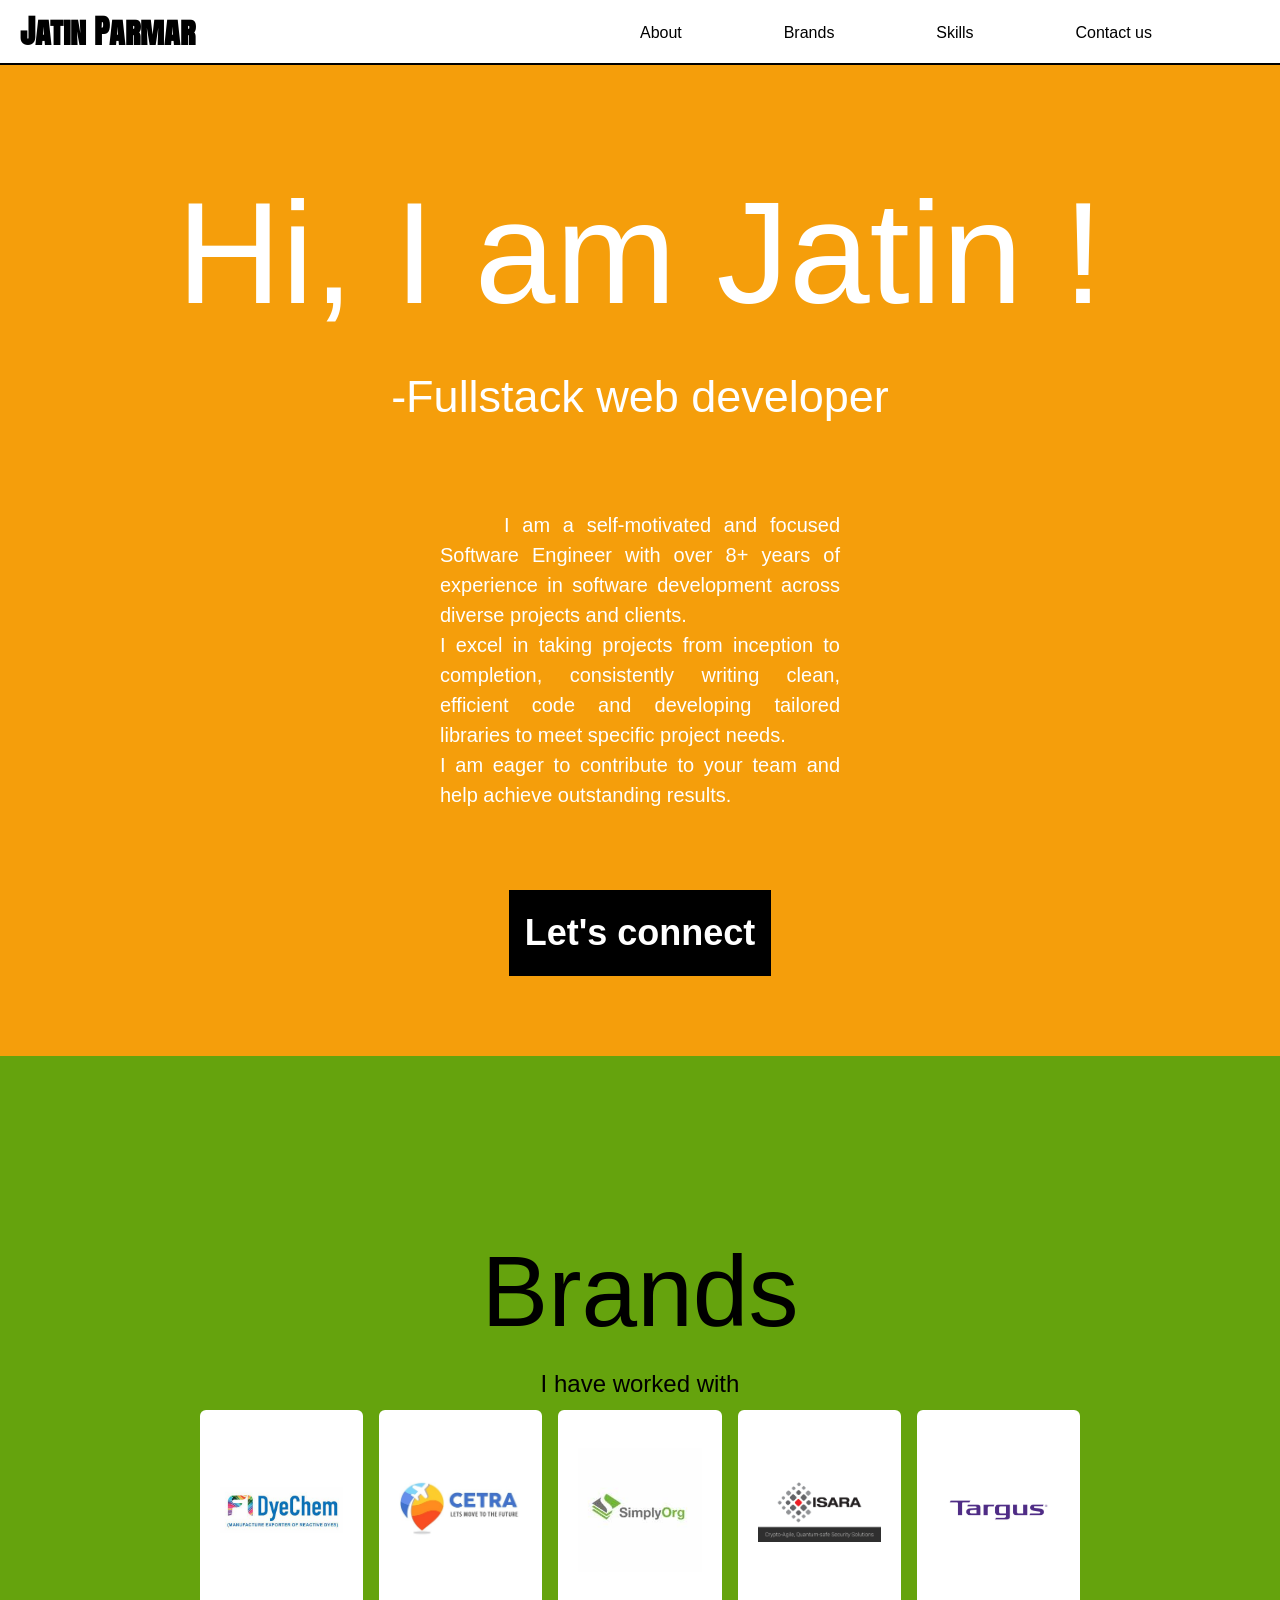
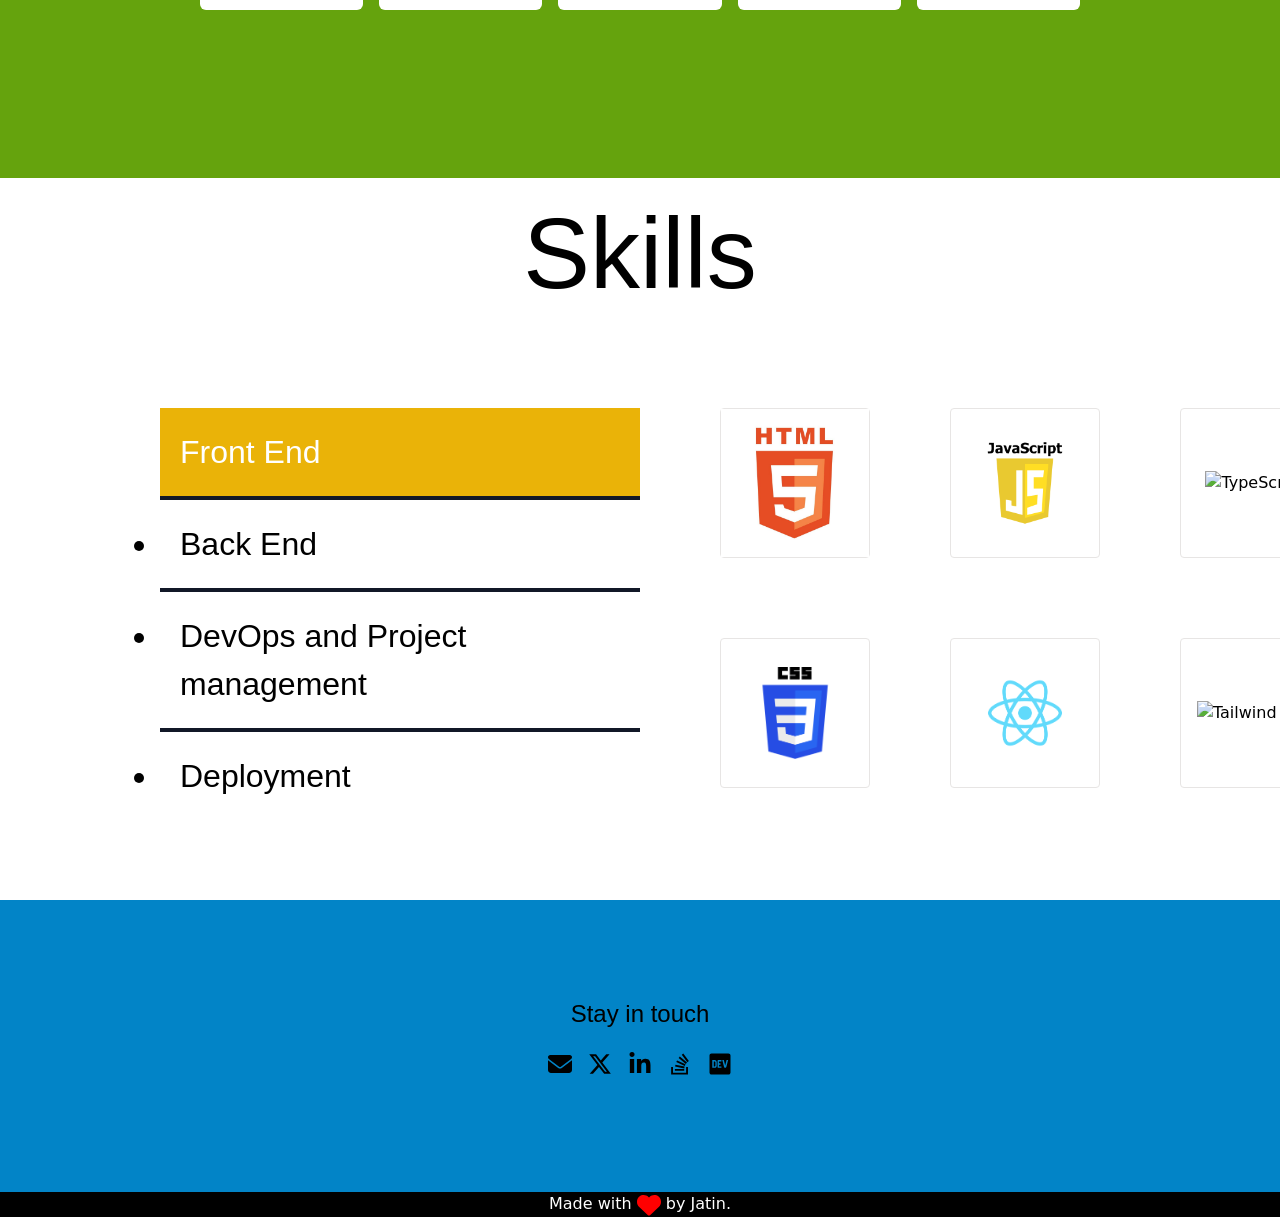
==== index.html @ b8cfb715 "corrected script url" ====
<!doctype html>
<html lang="en">

<head>
  <meta charset="UTF-8" />
  <link rel="icon" type="image/png" href="/logo.png" />
  <meta name="viewport" content="width=device-width, initial-scale=1.0" />
  <title>Jatin Parmar | Fullstack web developer |React|javascript|frontend|nodejs|php|laravel|mongodb|mysql|graphql
  </title>
  <script src="https://cdn.tailwindcss.com"></script>
  <link rel="preconnect" href="https://fonts.googleapis.com">
  <link rel="preconnect" href="https://fonts.gstatic.com" crossorigin>
  <link href="https://fonts.googleapis.com/css2?family=Anton+SC&display=swap" rel="stylesheet">
  <script type="module" crossorigin src="/assets/index-COsUb4bS.js"></script>
  <link rel="stylesheet" crossorigin href="/assets/index-CMYkJV6v.css">
</head>

<body>
  <div id="root"></div>
</body>

</html>
---- assets/index-CMYkJV6v.css ----
*,:before,:after{box-sizing:border-box;border-width:0;border-style:solid;border-color:#e5e7eb}:before,:after{--tw-content: ""}html,:host{line-height:1.5;-webkit-text-size-adjust:100%;-moz-tab-size:4;-o-tab-size:4;tab-size:4;font-family:ui-sans-serif,system-ui,sans-serif,"Apple Color Emoji","Segoe UI Emoji",Segoe UI Symbol,"Noto Color Emoji";font-feature-settings:normal;font-variation-settings:normal;-webkit-tap-highlight-color:transparent}body{margin:0;line-height:inherit}hr{height:0;color:inherit;border-top-width:1px}abbr:where([title]){-webkit-text-decoration:underline dotted;text-decoration:underline dotted}h1,h2,h3,h4,h5,h6{font-size:inherit;font-weight:inherit}a{color:inherit;text-decoration:inherit}b,strong{font-weight:bolder}code,kbd,samp,pre{font-family:ui-monospace,SFMono-Regular,Menlo,Monaco,Consolas,Liberation Mono,Courier New,monospace;font-feature-settings:normal;font-variation-settings:normal;font-size:1em}small{font-size:80%}sub,sup{font-size:75%;line-height:0;position:relative;vertical-align:baseline}sub{bottom:-.25em}sup{top:-.5em}table{text-indent:0;border-color:inherit;border-collapse:collapse}button,input,optgroup,select,textarea{font-family:inherit;font-feature-settings:inherit;font-variation-settings:inherit;font-size:100%;font-weight:inherit;line-height:inherit;letter-spacing:inherit;color:inherit;margin:0;padding:0}button,select{text-transform:none}button,input:where([type=button]),input:where([type=reset]),input:where([type=submit]){-webkit-appearance:button;background-color:transparent;background-image:none}:-moz-focusring{outline:auto}:-moz-ui-invalid{box-shadow:none}progress{vertical-align:baseline}::-webkit-inner-spin-button,::-webkit-outer-spin-button{height:auto}[type=search]{-webkit-appearance:textfield;outline-offset:-2px}::-webkit-search-decoration{-webkit-appearance:none}::-webkit-file-upload-button{-webkit-appearance:button;font:inherit}summary{display:list-item}blockquote,dl,dd,h1,h2,h3,h4,h5,h6,hr,figure,p,pre{margin:0}fieldset{margin:0;padding:0}legend{padding:0}ol,ul,menu{list-style:none;margin:0;padding:0}dialog{padding:0}textarea{resize:vertical}input::-moz-placeholder,textarea::-moz-placeholder{opacity:1;color:#9ca3af}input::placeholder,textarea::placeholder{opacity:1;color:#9ca3af}button,[role=button]{cursor:pointer}:disabled{cursor:default}img,svg,video,canvas,audio,iframe,embed,object{display:block;vertical-align:middle}img,video{max-width:100%;height:auto}[hidden]{display:none}*,:before,:after{--tw-border-spacing-x: 0;--tw-border-spacing-y: 0;--tw-translate-x: 0;--tw-translate-y: 0;--tw-rotate: 0;--tw-skew-x: 0;--tw-skew-y: 0;--tw-scale-x: 1;--tw-scale-y: 1;--tw-pan-x: ;--tw-pan-y: ;--tw-pinch-zoom: ;--tw-scroll-snap-strictness: proximity;--tw-gradient-from-position: ;--tw-gradient-via-position: ;--tw-gradient-to-position: ;--tw-ordinal: ;--tw-slashed-zero: ;--tw-numeric-figure: ;--tw-numeric-spacing: ;--tw-numeric-fraction: ;--tw-ring-inset: ;--tw-ring-offset-width: 0px;--tw-ring-offset-color: #fff;--tw-ring-color: rgb(59 130 246 / .5);--tw-ring-offset-shadow: 0 0 #0000;--tw-ring-shadow: 0 0 #0000;--tw-shadow: 0 0 #0000;--tw-shadow-colored: 0 0 #0000;--tw-blur: ;--tw-brightness: ;--tw-contrast: ;--tw-grayscale: ;--tw-hue-rotate: ;--tw-invert: ;--tw-saturate: ;--tw-sepia: ;--tw-drop-shadow: ;--tw-backdrop-blur: ;--tw-backdrop-brightness: ;--tw-backdrop-contrast: ;--tw-backdrop-grayscale: ;--tw-backdrop-hue-rotate: ;--tw-backdrop-invert: ;--tw-backdrop-opacity: ;--tw-backdrop-saturate: ;--tw-backdrop-sepia: ;--tw-contain-size: ;--tw-contain-layout: ;--tw-contain-paint: ;--tw-contain-style: }::backdrop{--tw-border-spacing-x: 0;--tw-border-spacing-y: 0;--tw-translate-x: 0;--tw-translate-y: 0;--tw-rotate: 0;--tw-skew-x: 0;--tw-skew-y: 0;--tw-scale-x: 1;--tw-scale-y: 1;--tw-pan-x: ;--tw-pan-y: ;--tw-pinch-zoom: ;--tw-scroll-snap-strictness: proximity;--tw-gradient-from-position: ;--tw-gradient-via-position: ;--tw-gradient-to-position: ;--tw-ordinal: ;--tw-slashed-zero: ;--tw-numeric-figure: ;--tw-numeric-spacing: ;--tw-numeric-fraction: ;--tw-ring-inset: ;--tw-ring-offset-width: 0px;--tw-ring-offset-color: #fff;--tw-ring-color: rgb(59 130 246 / .5);--tw-ring-offset-shadow: 0 0 #0000;--tw-ring-shadow: 0 0 #0000;--tw-shadow: 0 0 #0000;--tw-shadow-colored: 0 0 #0000;--tw-blur: ;--tw-brightness: ;--tw-contrast: ;--tw-grayscale: ;--tw-hue-rotate: ;--tw-invert: ;--tw-saturate: ;--tw-sepia: ;--tw-drop-shadow: ;--tw-backdrop-blur: ;--tw-backdrop-brightness: ;--tw-backdrop-contrast: ;--tw-backdrop-grayscale: ;--tw-backdrop-hue-rotate: ;--tw-backdrop-invert: ;--tw-backdrop-opacity: ;--tw-backdrop-saturate: ;--tw-backdrop-sepia: ;--tw-contain-size: ;--tw-contain-layout: ;--tw-contain-paint: ;--tw-contain-style: }.fixed{position:fixed}.m-2{margin:.5rem}.inline{display:inline}.flex{display:flex}.grid{display:grid}.h-\[100px\]{height:100px}.h-\[150px\]{height:150px}.h-\[200px\]{height:200px}.h-\[65px\]{height:65px}.h-full{height:100%}.w-\[100\%\]{width:100%}.w-\[100px\]{width:100px}.w-\[150px\]{width:150px}.w-\[20\%\]{width:20%}.w-\[250px\]{width:250px}.w-\[40\%\]{width:40%}.w-\[50\%\]{width:50%}.w-\[70\%\]{width:70%}.w-\[80\%\]{width:80%}.w-full{width:100%}.cursor-pointer{cursor:pointer}.resize-none{resize:none}.resize{resize:both}.list-disc{list-style-type:disc}.grid-flow-col{grid-auto-flow:column}.grid-rows-2{grid-template-rows:repeat(2,minmax(0,1fr))}.grid-rows-3{grid-template-rows:repeat(3,minmax(0,1fr))}.flex-row{flex-direction:row}.flex-col{flex-direction:column}.items-center{align-items:center}.justify-center{justify-content:center}.justify-between{justify-content:space-between}.gap-10{gap:2.5rem}.gap-20{gap:5rem}.rounded{border-radius:.25rem}.rounded-md{border-radius:.375rem}.border{border-width:1px}.border-b-2{border-bottom-width:2px}.border-b-4{border-bottom-width:4px}.border-t-4{border-top-width:4px}.border-black{--tw-border-opacity: 1;border-color:rgb(0 0 0 / var(--tw-border-opacity))}.border-gray-900{--tw-border-opacity: 1;border-color:rgb(17 24 39 / var(--tw-border-opacity))}.border-stone-200{--tw-border-opacity: 1;border-color:rgb(231 229 228 / var(--tw-border-opacity))}.\!bg-\[\#65a30d\]{--tw-bg-opacity: 1 !important;background-color:rgb(101 163 13 / var(--tw-bg-opacity))!important}.bg-\[\#0284c7\]{--tw-bg-opacity: 1;background-color:rgb(2 132 199 / var(--tw-bg-opacity))}.bg-\[\#f59e0b\]{--tw-bg-opacity: 1;background-color:rgb(245 158 11 / var(--tw-bg-opacity))}.bg-black{--tw-bg-opacity: 1;background-color:rgb(0 0 0 / var(--tw-bg-opacity))}.bg-blue-500{--tw-bg-opacity: 1;background-color:rgb(59 130 246 / var(--tw-bg-opacity))}.bg-white{--tw-bg-opacity: 1;background-color:rgb(255 255 255 / var(--tw-bg-opacity))}.bg-yellow-500{--tw-bg-opacity: 1;background-color:rgb(234 179 8 / var(--tw-bg-opacity))}.p-10{padding:2.5rem}.p-2{padding:.5rem}.p-20{padding:5rem}.p-24{padding:6rem}.p-4{padding:1rem}.p-5{padding:1.25rem}.pb-40{padding-bottom:10rem}.pl-40{padding-left:10rem}.pl-5{padding-left:1.25rem}.pr-0{padding-right:0}.pt-40{padding-top:10rem}.pt-\[65px\]{padding-top:65px}.text-left{text-align:left}.text-center{text-align:center}.text-justify{text-align:justify}.indent-16{text-indent:4rem}.font-\[arial\]{font-family:arial}.text-\[100px\]{font-size:100px}.text-\[145px\]{font-size:145px}.text-\[16px\]{font-size:16px}.text-\[18px\]{font-size:18px}.text-\[20px\]{font-size:20px}.text-\[24px\]{font-size:24px}.text-\[26px\]{font-size:26px}.text-\[32px\]{font-size:32px}.text-\[36px\]{font-size:36px}.text-\[45px\]{font-size:45px}.text-\[50px\]{font-size:50px}.font-bold{font-weight:700}.text-black{--tw-text-opacity: 1;color:rgb(0 0 0 / var(--tw-text-opacity))}.text-red-500{--tw-text-opacity: 1;color:rgb(239 68 68 / var(--tw-text-opacity))}.text-white{--tw-text-opacity: 1;color:rgb(255 255 255 / var(--tw-text-opacity))}.outline-none{outline:2px solid transparent;outline-offset:2px}.anton-sc-regular{font-family:Arial,sans-serif;font-weight:400;font-style:normal}.person-name{font-family:Anton SC,sans-serif;font-weight:700;font-style:normal;font-size:32px}.banner-text{font-family:Lexend,sans-serif;font-optical-sizing:auto;font-weight:400;font-style:normal}.logo-thumb{width:350px}.hover\:bg-white:hover{--tw-bg-opacity: 1;background-color:rgb(255 255 255 / var(--tw-bg-opacity))}.hover\:bg-yellow-500:hover{--tw-bg-opacity: 1;background-color:rgb(234 179 8 / var(--tw-bg-opacity))}.hover\:text-black:hover{--tw-text-opacity: 1;color:rgb(0 0 0 / var(--tw-text-opacity))}.hover\:shadow-2xl:hover{--tw-shadow: 0 25px 50px -12px rgb(0 0 0 / .25);--tw-shadow-colored: 0 25px 50px -12px var(--tw-shadow-color);box-shadow:var(--tw-ring-offset-shadow, 0 0 #0000),var(--tw-ring-shadow, 0 0 #0000),var(--tw-shadow)}
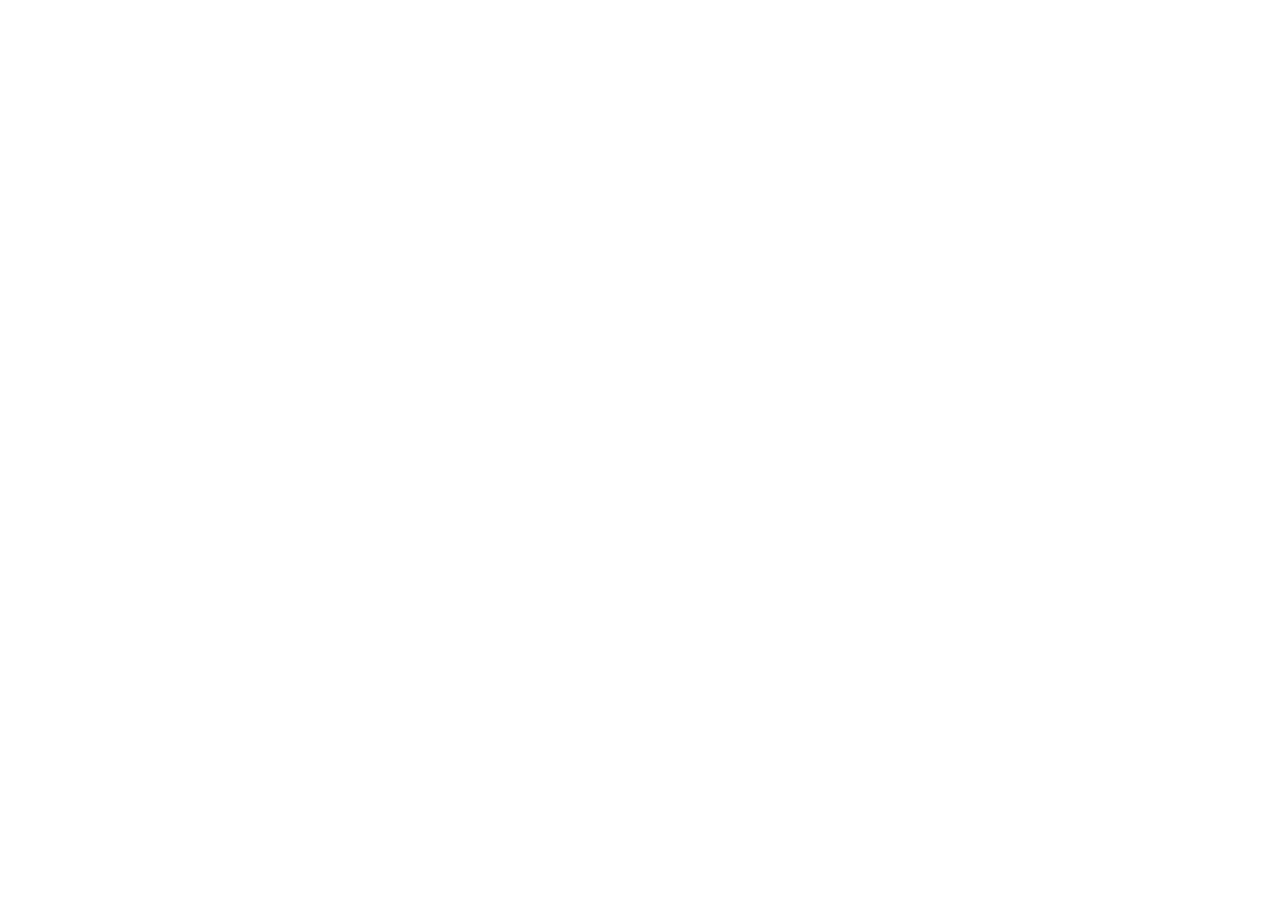
==== commit bd14f74b: "corrected script url" ====
--- a/index.html
+++ b/index.html
@@ -11,8 +11,8 @@
   <link rel="preconnect" href="https://fonts.googleapis.com">
   <link rel="preconnect" href="https://fonts.gstatic.com" crossorigin>
   <link href="https://fonts.googleapis.com/css2?family=Anton+SC&display=swap" rel="stylesheet">
-  <script type="module" crossorigin src="/assets/index-COsUb4bS.js"></script>
-  <link rel="stylesheet" crossorigin href="/assets/index-CMYkJV6v.css">
+  <script type="module" crossorigin src="https://jatin-2407.github.io/personal-web/assets/index-COsUb4bS.js"></script>
+  <link rel="stylesheet" crossorigin href="https://jatin-2407.github.io/personal-web/assets/index-CMYkJV6v.css">
 </head>
 
 <body>
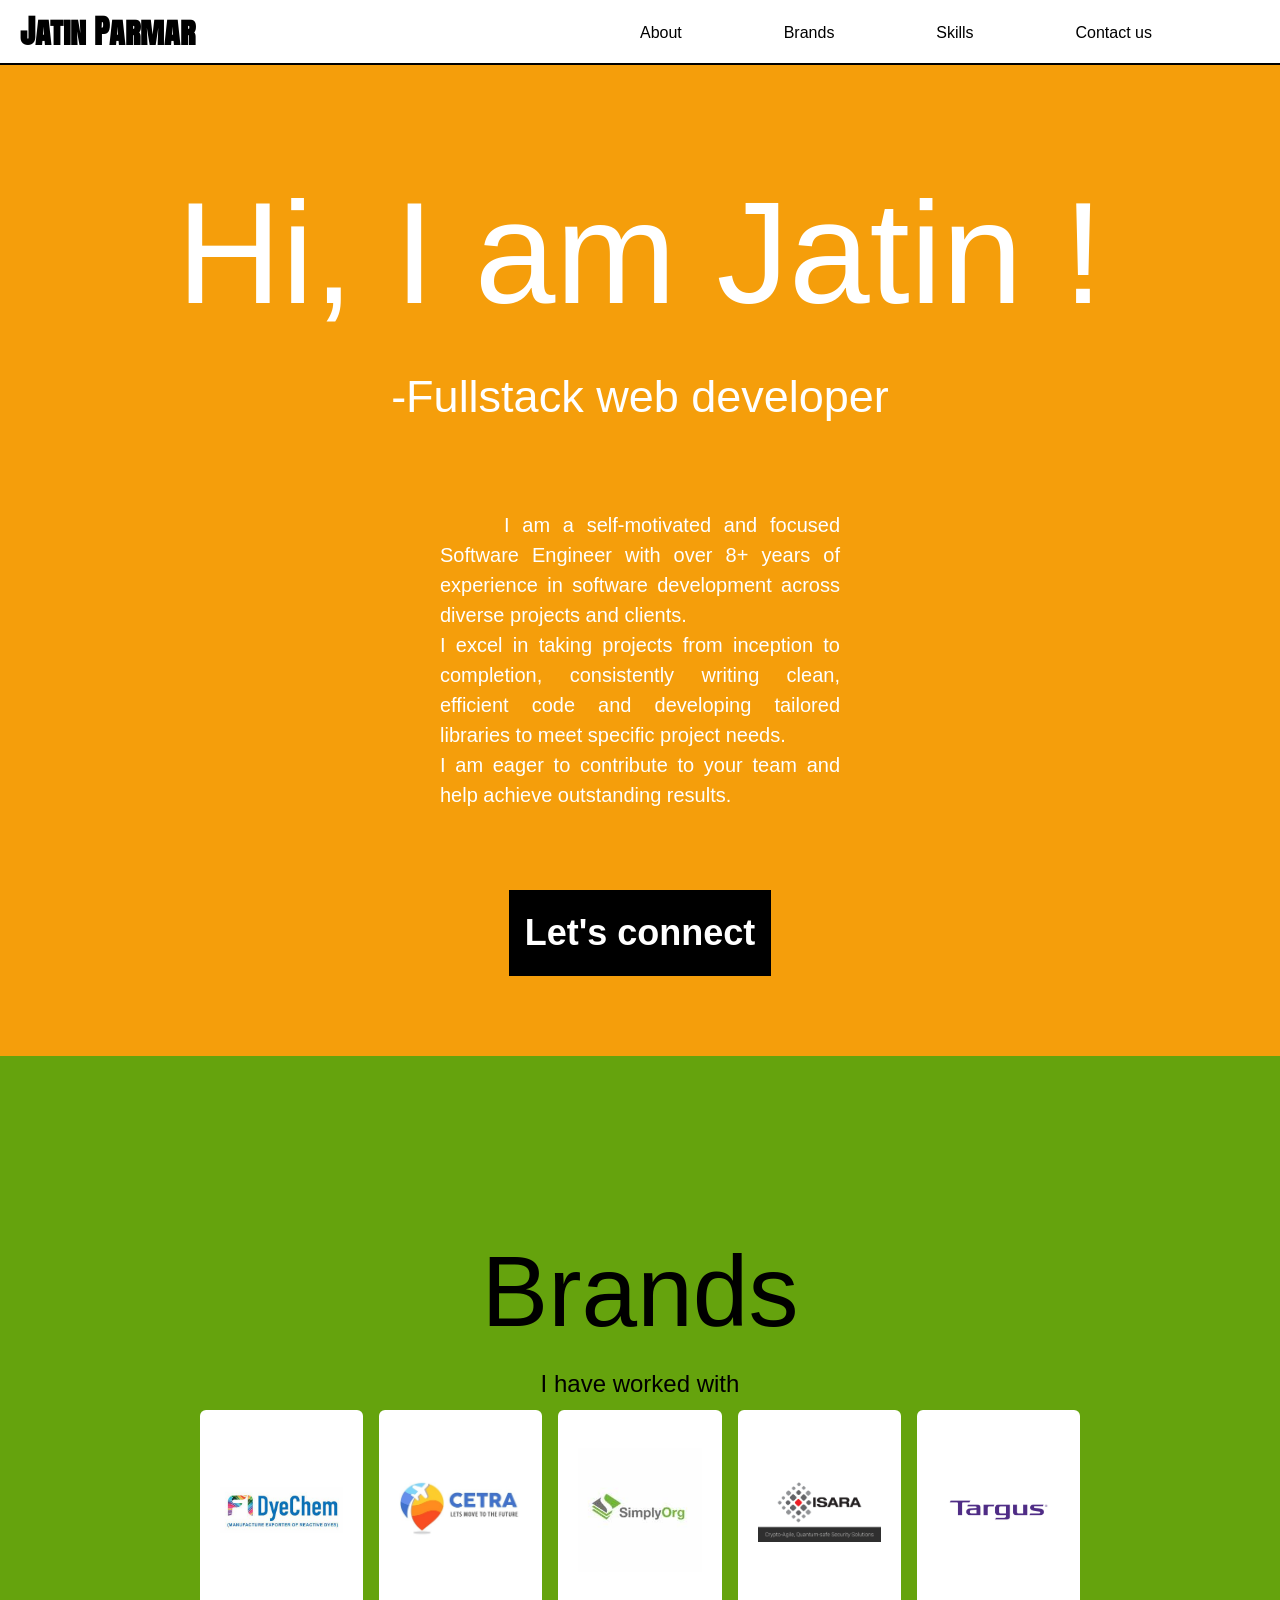
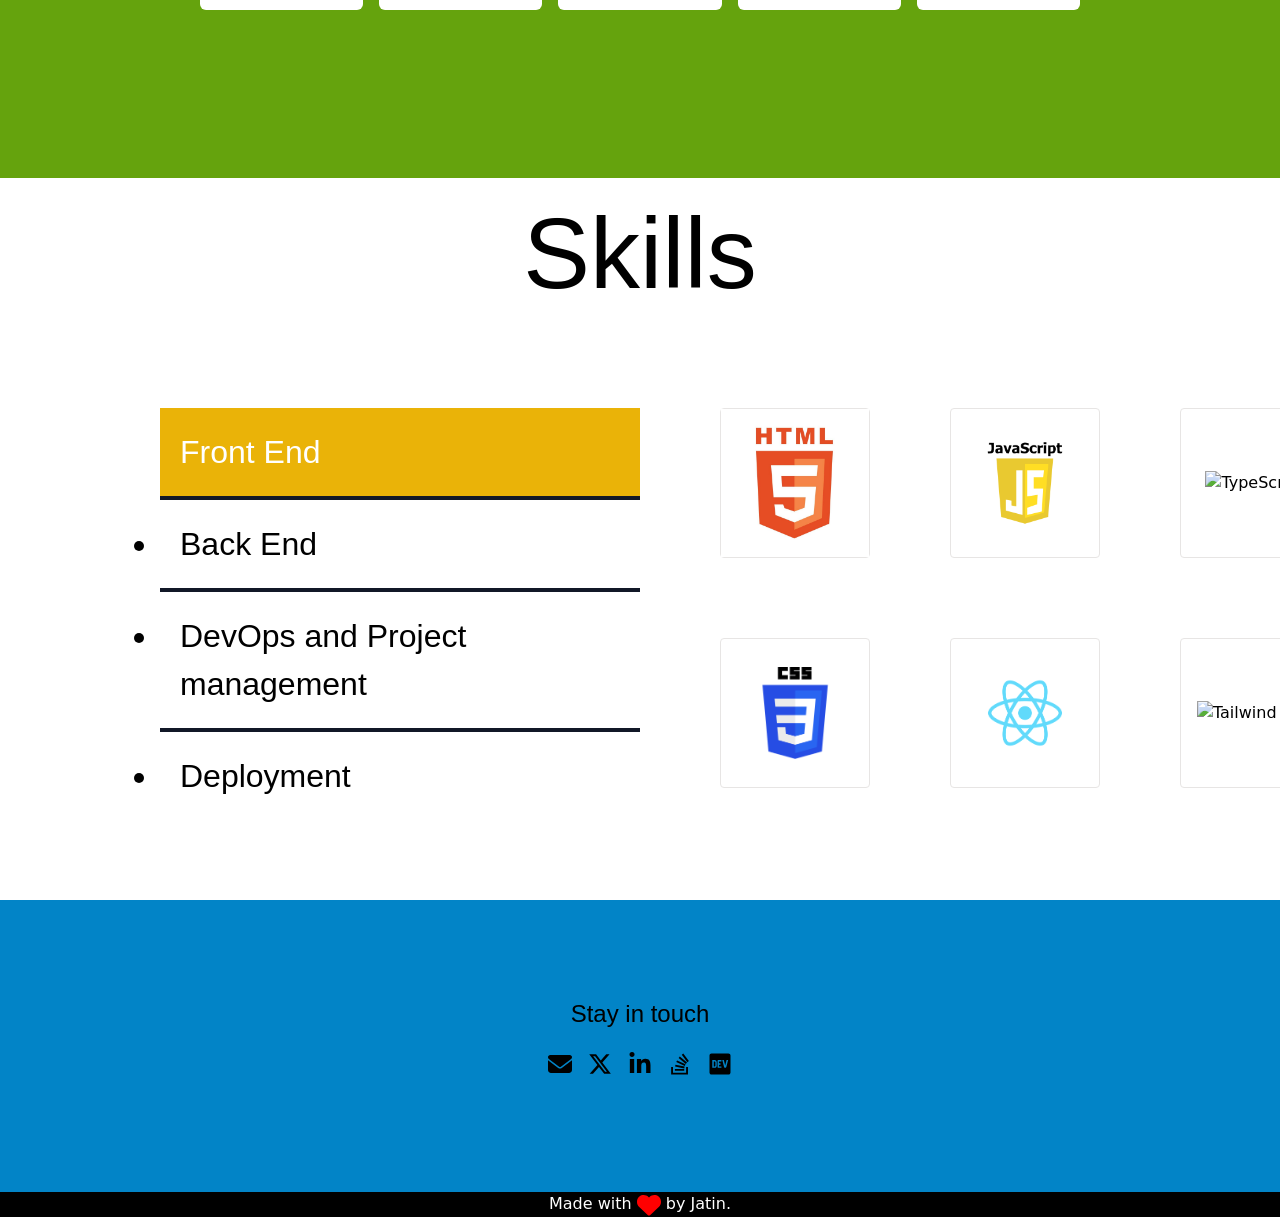
==== commit 1fa68f1a: "corrected domain name" ====
--- a/index.html
+++ b/index.html
@@ -3,7 +3,7 @@
 
 <head>
   <meta charset="UTF-8" />
-  <link rel="icon" type="image/png" href="/logo.png" />
+  <link rel="icon" type="image/png" href="https://jatin-2407.github.io/logo.png" />
   <meta name="viewport" content="width=device-width, initial-scale=1.0" />
   <title>Jatin Parmar | Fullstack web developer |React|javascript|frontend|nodejs|php|laravel|mongodb|mysql|graphql
   </title>
@@ -11,8 +11,8 @@
   <link rel="preconnect" href="https://fonts.googleapis.com">
   <link rel="preconnect" href="https://fonts.gstatic.com" crossorigin>
   <link href="https://fonts.googleapis.com/css2?family=Anton+SC&display=swap" rel="stylesheet">
-  <script type="module" crossorigin src="https://jatin-2407.github.io/personal-web/assets/index-COsUb4bS.js"></script>
-  <link rel="stylesheet" crossorigin href="https://jatin-2407.github.io/personal-web/assets/index-CMYkJV6v.css">
+  <script type="module" crossorigin src="https://jatin-2407.github.io/assets/index-Bp1riy2X.js"></script>
+  <link rel="stylesheet" crossorigin href="https://jatin-2407.github.io/assets/index-CMYkJV6v.css">
 </head>
 
 <body>
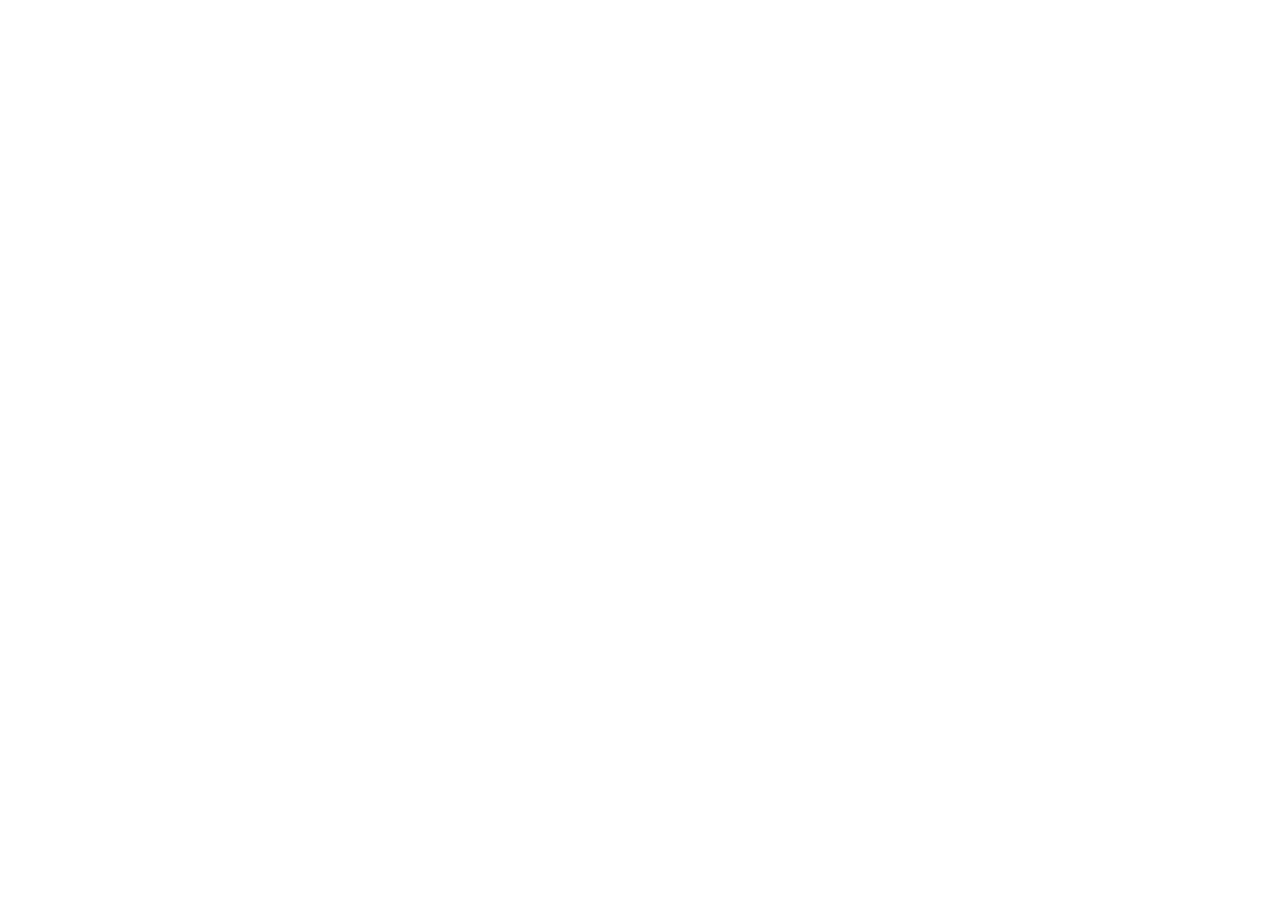
==== commit 425502e1: "corrected url" ====
--- a/index.html
+++ b/index.html
@@ -3,7 +3,7 @@
 
 <head>
   <meta charset="UTF-8" />
-  <link rel="icon" type="image/png" href="https://jatin-2407.github.io/logo.png" />
+  <link rel="icon" type="image/png" href="https://thejatinparmar.com/logo.png" />
   <meta name="viewport" content="width=device-width, initial-scale=1.0" />
   <title>Jatin Parmar | Fullstack web developer |React|javascript|frontend|nodejs|php|laravel|mongodb|mysql|graphql
   </title>
@@ -11,8 +11,8 @@
   <link rel="preconnect" href="https://fonts.googleapis.com">
   <link rel="preconnect" href="https://fonts.gstatic.com" crossorigin>
   <link href="https://fonts.googleapis.com/css2?family=Anton+SC&display=swap" rel="stylesheet">
-  <script type="module" crossorigin src="https://jatin-2407.github.io/assets/index-Bp1riy2X.js"></script>
-  <link rel="stylesheet" crossorigin href="https://jatin-2407.github.io/assets/index-CMYkJV6v.css">
+  <script type="module" crossorigin src="https://thejatinparmar.com/assets/index-Bp1riy2X.js"></script>
+  <link rel="stylesheet" crossorigin href="https://thejatinparmar.com/assets/index-CMYkJV6v.css">
 </head>
 
 <body>
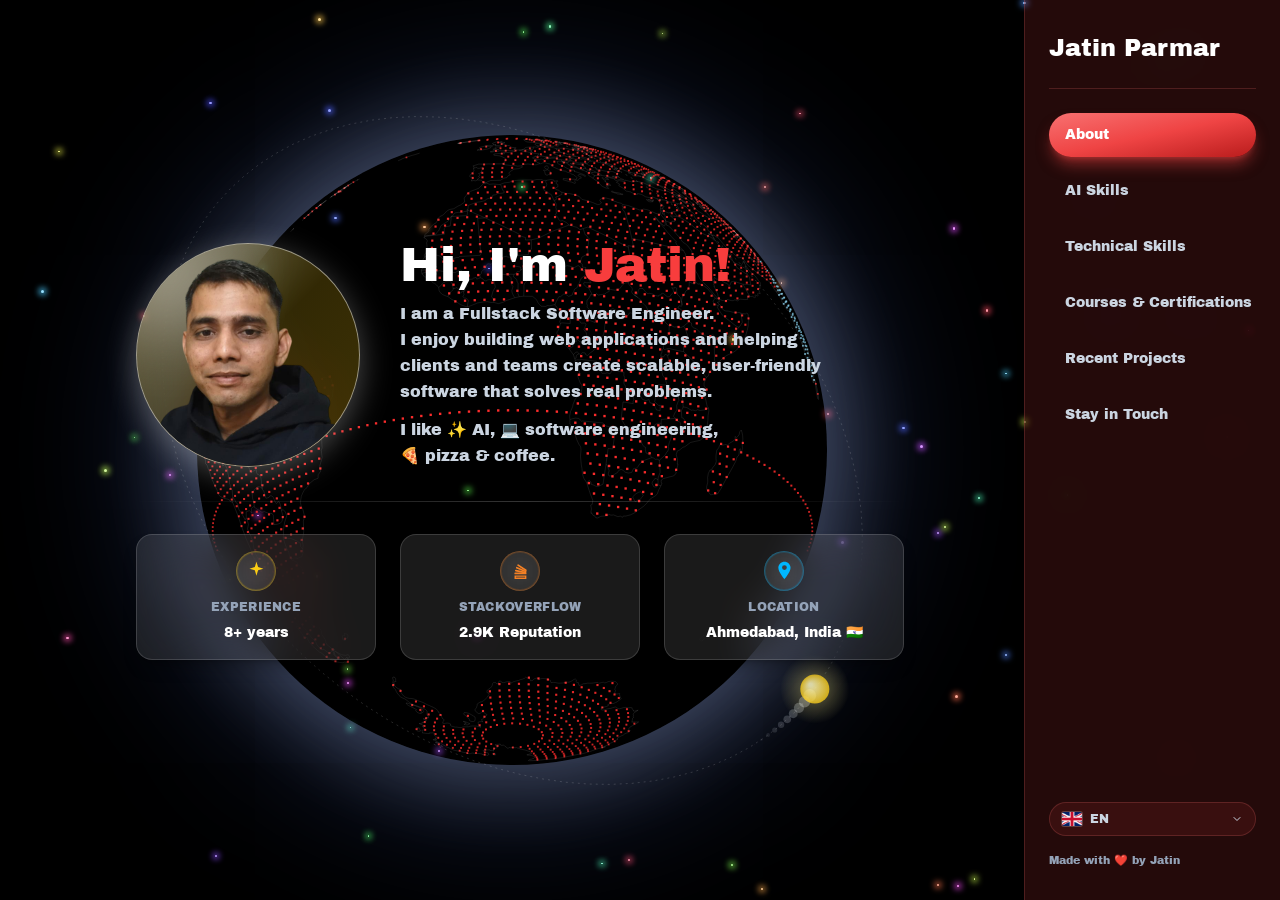
==== commit 3d55de4f: "updated ui added SEO support" ====
--- a/index.html
+++ b/index.html
@@ -3,16 +3,28 @@
 
 <head>
   <meta charset="UTF-8" />
-  <link rel="icon" type="image/png" href="https://thejatinparmar.com/logo.png" />
+  <link rel="icon" type="image/png" href="https://jatin-2407.github.io/logo.png" />
   <meta name="viewport" content="width=device-width, initial-scale=1.0" />
   <title>Jatin Parmar | Fullstack web developer |React|javascript|frontend|nodejs|php|laravel|mongodb|mysql|graphql
   </title>
-  <script src="https://cdn.tailwindcss.com"></script>
   <link rel="preconnect" href="https://fonts.googleapis.com">
   <link rel="preconnect" href="https://fonts.gstatic.com" crossorigin>
   <link href="https://fonts.googleapis.com/css2?family=Anton+SC&display=swap" rel="stylesheet">
-  <script type="module" crossorigin src="https://thejatinparmar.com/assets/index-Bp1riy2X.js"></script>
-  <link rel="stylesheet" crossorigin href="https://thejatinparmar.com/assets/index-CMYkJV6v.css">
+  <link href="https://fonts.googleapis.com/css2?family=Archivo+Black&display=swap" rel="stylesheet">
+  <script>
+    (function () {
+      var stored = localStorage.getItem("theme");
+      var isDark = stored ? stored === "dark" : true;
+      document.documentElement.classList.toggle("dark", isDark);
+    })();
+    (function () {
+      var lang = localStorage.getItem("site-language") || "en";
+      document.documentElement.lang = lang;
+      document.documentElement.dir = lang === "ar" ? "rtl" : "ltr";
+    })();
+  </script>
+  <script type="module" crossorigin src="/assets/index-BEaVwfzs.js"></script>
+  <link rel="stylesheet" crossorigin href="/assets/index-BhWJLXMy.css">
 </head>
 
 <body>
--- a/assets/index-BhWJLXMy.css
+++ b/assets/index-BhWJLXMy.css
@@ -0,0 +1 @@
+@font-face{font-family:Manrope Variable;font-style:normal;font-display:swap;font-weight:200 800;src:url([data-uri]) format("woff2-variations");unicode-range:U+0460-052F,U+1C80-1C8A,U+20B4,U+2DE0-2DFF,U+A640-A69F,U+FE2E-FE2F}@font-face{font-family:Manrope Variable;font-style:normal;font-display:swap;font-weight:200 800;src:url(/assets/manrope-cyrillic-wght-normal-Dvxsihut.woff2) format("woff2-variations");unicode-range:U+0301,U+0400-045F,U+0490-0491,U+04B0-04B1,U+2116}@font-face{font-family:Manrope Variable;font-style:normal;font-display:swap;font-weight:200 800;src:url(/assets/manrope-greek-wght-normal-DL7QRZyv.woff2) format("woff2-variations");unicode-range:U+0370-0377,U+037A-037F,U+0384-038A,U+038C,U+038E-03A1,U+03A3-03FF}@font-face{font-family:Manrope Variable;font-style:normal;font-display:swap;font-weight:200 800;src:url(/assets/manrope-vietnamese-wght-normal-usUDDRr7.woff2) format("woff2-variations");unicode-range:U+0102-0103,U+0110-0111,U+0128-0129,U+0168-0169,U+01A0-01A1,U+01AF-01B0,U+0300-0301,U+0303-0304,U+0308-0309,U+0323,U+0329,U+1EA0-1EF9,U+20AB}@font-face{font-family:Manrope Variable;font-style:normal;font-display:swap;font-weight:200 800;src:url(/assets/manrope-latin-ext-wght-normal-Ch3YOpNY.woff2) format("woff2-variations");unicode-range:U+0100-02BA,U+02BD-02C5,U+02C7-02CC,U+02CE-02D7,U+02DD-02FF,U+0304,U+0308,U+0329,U+1D00-1DBF,U+1E00-1E9F,U+1EF2-1EFF,U+2020,U+20A0-20AB,U+20AD-20C0,U+2113,U+2C60-2C7F,U+A720-A7FF}@font-face{font-family:Manrope Variable;font-style:normal;font-display:swap;font-weight:200 800;src:url(/assets/manrope-latin-wght-normal-DHIcAJRg.woff2) format("woff2-variations");unicode-range:U+0000-00FF,U+0131,U+0152-0153,U+02BB-02BC,U+02C6,U+02DA,U+02DC,U+0304,U+0308,U+0329,U+2000-206F,U+20AC,U+2122,U+2191,U+2193,U+2212,U+2215,U+FEFF,U+FFFD}*,:before,:after{box-sizing:border-box;border-width:0;border-style:solid;border-color:#e5e7eb}:before,:after{--tw-content: ""}html,:host{line-height:1.5;-webkit-text-size-adjust:100%;-moz-tab-size:4;-o-tab-size:4;tab-size:4;font-family:ui-sans-serif,system-ui,sans-serif,"Apple Color Emoji","Segoe UI Emoji",Segoe UI Symbol,"Noto Color Emoji";font-feature-settings:normal;font-variation-settings:normal;-webkit-tap-highlight-color:transparent}body{margin:0;line-height:inherit}hr{height:0;color:inherit;border-top-width:1px}abbr:where([title]){-webkit-text-decoration:underline dotted;text-decoration:underline dotted}h1,h2,h3,h4,h5,h6{font-size:inherit;font-weight:inherit}a{color:inherit;text-decoration:inherit}b,strong{font-weight:bolder}code,kbd,samp,pre{font-family:ui-monospace,SFMono-Regular,Menlo,Monaco,Consolas,Liberation Mono,Courier New,monospace;font-feature-settings:normal;font-variation-settings:normal;font-size:1em}small{font-size:80%}sub,sup{font-size:75%;line-height:0;position:relative;vertical-align:baseline}sub{bottom:-.25em}sup{top:-.5em}table{text-indent:0;border-color:inherit;border-collapse:collapse}button,input,optgroup,select,textarea{font-family:inherit;font-feature-settings:inherit;font-variation-settings:inherit;font-size:100%;font-weight:inherit;line-height:inherit;letter-spacing:inherit;color:inherit;margin:0;padding:0}button,select{text-transform:none}button,input:where([type=button]),input:where([type=reset]),input:where([type=submit]){-webkit-appearance:button;background-color:transparent;background-image:none}:-moz-focusring{outline:auto}:-moz-ui-invalid{box-shadow:none}progress{vertical-align:baseline}::-webkit-inner-spin-button,::-webkit-outer-spin-button{height:auto}[type=search]{-webkit-appearance:textfield;outline-offset:-2px}::-webkit-search-decoration{-webkit-appearance:none}::-webkit-file-upload-button{-webkit-appearance:button;font:inherit}summary{display:list-item}blockquote,dl,dd,h1,h2,h3,h4,h5,h6,hr,figure,p,pre{margin:0}fieldset{margin:0;padding:0}legend{padding:0}ol,ul,menu{list-style:none;margin:0;padding:0}dialog{padding:0}textarea{resize:vertical}input::-moz-placeholder,textarea::-moz-placeholder{opacity:1;color:#9ca3af}input::placeholder,textarea::placeholder{opacity:1;color:#9ca3af}button,[role=button]{cursor:pointer}:disabled{cursor:default}img,svg,video,canvas,audio,iframe,embed,object{display:block;vertical-align:middle}img,video{max-width:100%;height:auto}[hidden]{display:none}*,:before,:after{--tw-border-spacing-x: 0;--tw-border-spacing-y: 0;--tw-translate-x: 0;--tw-translate-y: 0;--tw-rotate: 0;--tw-skew-x: 0;--tw-skew-y: 0;--tw-scale-x: 1;--tw-scale-y: 1;--tw-pan-x: ;--tw-pan-y: ;--tw-pinch-zoom: ;--tw-scroll-snap-strictness: proximity;--tw-gradient-from-position: ;--tw-gradient-via-position: ;--tw-gradient-to-position: ;--tw-ordinal: ;--tw-slashed-zero: ;--tw-numeric-figure: ;--tw-numeric-spacing: ;--tw-numeric-fraction: ;--tw-ring-inset: ;--tw-ring-offset-width: 0px;--tw-ring-offset-color: #fff;--tw-ring-color: rgb(59 130 246 / .5);--tw-ring-offset-shadow: 0 0 #0000;--tw-ring-shadow: 0 0 #0000;--tw-shadow: 0 0 #0000;--tw-shadow-colored: 0 0 #0000;--tw-blur: ;--tw-brightness: ;--tw-contrast: ;--tw-grayscale: ;--tw-hue-rotate: ;--tw-invert: ;--tw-saturate: ;--tw-sepia: ;--tw-drop-shadow: ;--tw-backdrop-blur: ;--tw-backdrop-brightness: ;--tw-backdrop-contrast: ;--tw-backdrop-grayscale: ;--tw-backdrop-hue-rotate: ;--tw-backdrop-invert: ;--tw-backdrop-opacity: ;--tw-backdrop-saturate: ;--tw-backdrop-sepia: ;--tw-contain-size: ;--tw-contain-layout: ;--tw-contain-paint: ;--tw-contain-style: }::backdrop{--tw-border-spacing-x: 0;--tw-border-spacing-y: 0;--tw-translate-x: 0;--tw-translate-y: 0;--tw-rotate: 0;--tw-skew-x: 0;--tw-skew-y: 0;--tw-scale-x: 1;--tw-scale-y: 1;--tw-pan-x: ;--tw-pan-y: ;--tw-pinch-zoom: ;--tw-scroll-snap-strictness: proximity;--tw-gradient-from-position: ;--tw-gradient-via-position: ;--tw-gradient-to-position: ;--tw-ordinal: ;--tw-slashed-zero: ;--tw-numeric-figure: ;--tw-numeric-spacing: ;--tw-numeric-fraction: ;--tw-ring-inset: ;--tw-ring-offset-width: 0px;--tw-ring-offset-color: #fff;--tw-ring-color: rgb(59 130 246 / .5);--tw-ring-offset-shadow: 0 0 #0000;--tw-ring-shadow: 0 0 #0000;--tw-shadow: 0 0 #0000;--tw-shadow-colored: 0 0 #0000;--tw-blur: ;--tw-brightness: ;--tw-contrast: ;--tw-grayscale: ;--tw-hue-rotate: ;--tw-invert: ;--tw-saturate: ;--tw-sepia: ;--tw-drop-shadow: ;--tw-backdrop-blur: ;--tw-backdrop-brightness: ;--tw-backdrop-contrast: ;--tw-backdrop-grayscale: ;--tw-backdrop-hue-rotate: ;--tw-backdrop-invert: ;--tw-backdrop-opacity: ;--tw-backdrop-saturate: ;--tw-backdrop-sepia: ;--tw-contain-size: ;--tw-contain-layout: ;--tw-contain-paint: ;--tw-contain-style: }.container{width:100%}@media (min-width: 640px){.container{max-width:640px}}@media (min-width: 768px){.container{max-width:768px}}@media (min-width: 1024px){.container{max-width:1024px}}@media (min-width: 1280px){.container{max-width:1280px}}@media (min-width: 1536px){.container{max-width:1536px}}.pointer-events-none{pointer-events:none}.pointer-events-auto{pointer-events:auto}.visible{visibility:visible}.invisible{visibility:hidden}.fixed{position:fixed}.absolute{position:absolute}.relative{position:relative}.sticky{position:sticky}.inset-0{top:0;right:0;bottom:0;left:0}.inset-x-0{left:0;right:0}.inset-y-0{top:0;bottom:0}.-left-4{left:-1rem}.-top-4{top:-1rem}.bottom-0{bottom:0}.bottom-1{bottom:.25rem}.bottom-1\.5{bottom:.375rem}.bottom-4{bottom:1rem}.bottom-full{bottom:100%}.left-0{left:0}.left-1\/2{left:50%}.right-0{right:0}.right-5{right:1.25rem}.top-0{top:0}.top-1{top:.25rem}.top-1\.5{top:.375rem}.top-5{top:1.25rem}.top-full{top:100%}.z-10{z-index:10}.z-20{z-index:20}.z-30{z-index:30}.z-40{z-index:40}.z-\[9999\]{z-index:9999}.mx-auto{margin-left:auto;margin-right:auto}.my-6{margin-top:1.5rem;margin-bottom:1.5rem}.-ml-28{margin-left:-7rem}.mb-2{margin-bottom:.5rem}.mb-auto{margin-bottom:auto}.mt-2{margin-top:.5rem}.line-clamp-3{overflow:hidden;display:-webkit-box;-webkit-box-orient:vertical;-webkit-line-clamp:3}.block{display:block}.inline{display:inline}.flex{display:flex}.table{display:table}.grid{display:grid}.hidden{display:none}.h-10{height:2.5rem}.h-11{height:2.75rem}.h-12{height:3rem}.h-14{height:3.5rem}.h-16{height:4rem}.h-2{height:.5rem}.h-20{height:5rem}.h-24{height:6rem}.h-28{height:7rem}.h-3{height:.75rem}.h-3\.5{height:.875rem}.h-32{height:8rem}.h-40{height:10rem}.h-5{height:1.25rem}.h-8{height:2rem}.h-9{height:2.25rem}.h-\[18px\]{height:18px}.h-\[26px\]{height:26px}.h-\[46vh\]{height:46vh}.h-\[480px\]{height:480px}.h-\[55\%\]{height:55%}.h-\[58vh\]{height:58vh}.h-\[60\%\]{height:60%}.h-\[62vh\]{height:62vh}.h-full{height:100%}.h-px{height:1px}.max-h-\[560px\]{max-height:560px}.min-h-0{min-height:0px}.min-h-16{min-height:4rem}.min-h-\[3rem\]{min-height:3rem}.min-h-screen{min-height:100vh}.w-1\/2{width:50%}.w-1\/3{width:33.333333%}.w-10{width:2.5rem}.w-12{width:3rem}.w-14{width:3.5rem}.w-16{width:4rem}.w-2\/3{width:66.666667%}.w-20{width:5rem}.w-24{width:6rem}.w-28{width:7rem}.w-3{width:.75rem}.w-3\/4{width:75%}.w-3\/5{width:60%}.w-32{width:8rem}.w-40{width:10rem}.w-5{width:1.25rem}.w-56{width:14rem}.w-64{width:16rem}.w-72{width:18rem}.w-8{width:2rem}.w-9{width:2.25rem}.w-\[18px\]{width:18px}.w-\[26px\]{width:26px}.w-\[55\%\]{width:55%}.w-\[60\%\]{width:60%}.w-\[62vh\]{width:62vh}.w-full{width:100%}.min-w-0{min-width:0px}.min-w-\[10rem\]{min-width:10rem}.max-w-2xl{max-width:42rem}.max-w-3xl{max-width:48rem}.max-w-\[560px\]{max-width:560px}.max-w-\[80vw\]{max-width:80vw}.max-w-\[92vw\]{max-width:92vw}.max-w-md{max-width:28rem}.flex-1{flex:1 1 0%}.shrink-0{flex-shrink:0}.table-fixed{table-layout:fixed}.border-separate{border-collapse:separate}.border-spacing-0{--tw-border-spacing-x: 0px;--tw-border-spacing-y: 0px;border-spacing:var(--tw-border-spacing-x) var(--tw-border-spacing-y)}.-translate-x-10{--tw-translate-x: -2.5rem;transform:translate(var(--tw-translate-x),var(--tw-translate-y)) rotate(var(--tw-rotate)) skew(var(--tw-skew-x)) skewY(var(--tw-skew-y)) scaleX(var(--tw-scale-x)) scaleY(var(--tw-scale-y))}.translate-x-0{--tw-translate-x: 0px;transform:translate(var(--tw-translate-x),var(--tw-translate-y)) rotate(var(--tw-rotate)) skew(var(--tw-skew-x)) skewY(var(--tw-skew-y)) scaleX(var(--tw-scale-x)) scaleY(var(--tw-scale-y))}.translate-x-10{--tw-translate-x: 2.5rem;transform:translate(var(--tw-translate-x),var(--tw-translate-y)) rotate(var(--tw-rotate)) skew(var(--tw-skew-x)) skewY(var(--tw-skew-y)) scaleX(var(--tw-scale-x)) scaleY(var(--tw-scale-y))}.translate-x-full{--tw-translate-x: 100%;transform:translate(var(--tw-translate-x),var(--tw-translate-y)) rotate(var(--tw-rotate)) skew(var(--tw-skew-x)) skewY(var(--tw-skew-y)) scaleX(var(--tw-scale-x)) scaleY(var(--tw-scale-y))}.rotate-180{--tw-rotate: 180deg;transform:translate(var(--tw-translate-x),var(--tw-translate-y)) rotate(var(--tw-rotate)) skew(var(--tw-skew-x)) skewY(var(--tw-skew-y)) scaleX(var(--tw-scale-x)) scaleY(var(--tw-scale-y))}.transform{transform:translate(var(--tw-translate-x),var(--tw-translate-y)) rotate(var(--tw-rotate)) skew(var(--tw-skew-x)) skewY(var(--tw-skew-y)) scaleX(var(--tw-scale-x)) scaleY(var(--tw-scale-y))}@keyframes pulse{50%{opacity:.5}}.animate-pulse{animation:pulse 2s cubic-bezier(.4,0,.6,1) infinite}.cursor-default{cursor:default}.touch-none{touch-action:none}.select-none{-webkit-user-select:none;-moz-user-select:none;user-select:none}.resize{resize:both}.grid-cols-1{grid-template-columns:repeat(1,minmax(0,1fr))}.grid-cols-2{grid-template-columns:repeat(2,minmax(0,1fr))}.grid-cols-3{grid-template-columns:repeat(3,minmax(0,1fr))}.flex-col{flex-direction:column}.flex-wrap{flex-wrap:wrap}.content-start{align-content:flex-start}.items-start{align-items:flex-start}.items-center{align-items:center}.justify-start{justify-content:flex-start}.justify-center{justify-content:center}.gap-1{gap:.25rem}.gap-1\.5{gap:.375rem}.gap-2{gap:.5rem}.gap-3{gap:.75rem}.gap-4{gap:1rem}.gap-5{gap:1.25rem}.gap-6{gap:1.5rem}.self-center{align-self:center}.overflow-hidden{overflow:hidden}.overflow-y-auto{overflow-y:auto}.overflow-x-hidden{overflow-x:hidden}.truncate{overflow:hidden;text-overflow:ellipsis;white-space:nowrap}.whitespace-nowrap{white-space:nowrap}.rounded{border-radius:.25rem}.rounded-2xl{border-radius:1rem}.rounded-\[10px\]{border-radius:10px}.rounded-\[2px\]{border-radius:2px}.rounded-full{border-radius:9999px}.rounded-lg{border-radius:.5rem}.rounded-xl{border-radius:.75rem}.border{border-width:1px}.border-2{border-width:2px}.border-b{border-bottom-width:1px}.border-l{border-left-width:1px}.border-red-400\/20{border-color:#f8717133}.border-red-400\/60{border-color:#f8717199}.border-white\/10{border-color:#ffffff1a}.border-white\/15{border-color:#ffffff26}.border-white\/5{border-color:#ffffff0d}.border-white\/50{border-color:#ffffff80}.border-white\/70{border-color:#ffffffb3}.bg-black{--tw-bg-opacity: 1;background-color:rgb(0 0 0 / var(--tw-bg-opacity))}.bg-black\/50{background-color:#00000080}.bg-black\/80{background-color:#000c}.bg-red-400\/15{background-color:#f8717126}.bg-red-400\/20{background-color:#f8717133}.bg-red-500\/10{background-color:#ef44441a}.bg-red-500\/15{background-color:#ef444426}.bg-slate-950{--tw-bg-opacity: 1;background-color:rgb(2 6 23 / var(--tw-bg-opacity))}.bg-slate-950\/95{background-color:#020617f2}.bg-white\/10{background-color:#ffffff1a}.bg-white\/20{background-color:#fff3}.bg-white\/5{background-color:#ffffff0d}.bg-white\/50{background-color:#ffffff80}.bg-white\/90{background-color:#ffffffe6}.bg-gradient-to-br{background-image:linear-gradient(to bottom right,var(--tw-gradient-stops))}.bg-gradient-to-l{background-image:linear-gradient(to left,var(--tw-gradient-stops))}.bg-gradient-to-r{background-image:linear-gradient(to right,var(--tw-gradient-stops))}.from-fuchsia-400{--tw-gradient-from: #e879f9 var(--tw-gradient-from-position);--tw-gradient-to: rgb(232 121 249 / 0) var(--tw-gradient-to-position);--tw-gradient-stops: var(--tw-gradient-from), var(--tw-gradient-to)}.from-orange-300{--tw-gradient-from: #fdba74 var(--tw-gradient-from-position);--tw-gradient-to: rgb(253 186 116 / 0) var(--tw-gradient-to-position);--tw-gradient-stops: var(--tw-gradient-from), var(--tw-gradient-to)}.from-red-400{--tw-gradient-from: #f87171 var(--tw-gradient-from-position);--tw-gradient-to: rgb(248 113 113 / 0) var(--tw-gradient-to-position);--tw-gradient-stops: var(--tw-gradient-from), var(--tw-gradient-to)}.from-sky-300{--tw-gradient-from: #7dd3fc var(--tw-gradient-from-position);--tw-gradient-to: rgb(125 211 252 / 0) var(--tw-gradient-to-position);--tw-gradient-stops: var(--tw-gradient-from), var(--tw-gradient-to)}.from-slate-300{--tw-gradient-from: #cbd5e1 var(--tw-gradient-from-position);--tw-gradient-to: rgb(203 213 225 / 0) var(--tw-gradient-to-position);--tw-gradient-stops: var(--tw-gradient-from), var(--tw-gradient-to)}.from-transparent{--tw-gradient-from: transparent var(--tw-gradient-from-position);--tw-gradient-to: rgb(0 0 0 / 0) var(--tw-gradient-to-position);--tw-gradient-stops: var(--tw-gradient-from), var(--tw-gradient-to)}.from-white\/30{--tw-gradient-from: rgb(255 255 255 / .3) var(--tw-gradient-from-position);--tw-gradient-to: rgb(255 255 255 / 0) var(--tw-gradient-to-position);--tw-gradient-stops: var(--tw-gradient-from), var(--tw-gradient-to)}.via-cyan-500{--tw-gradient-to: rgb(6 182 212 / 0) var(--tw-gradient-to-position);--tw-gradient-stops: var(--tw-gradient-from), #06b6d4 var(--tw-gradient-via-position), var(--tw-gradient-to)}.via-orange-500{--tw-gradient-to: rgb(249 115 22 / 0) var(--tw-gradient-to-position);--tw-gradient-stops: var(--tw-gradient-from), #f97316 var(--tw-gradient-via-position), var(--tw-gradient-to)}.via-purple-500{--tw-gradient-to: rgb(168 85 247 / 0) var(--tw-gradient-to-position);--tw-gradient-stops: var(--tw-gradient-from), #a855f7 var(--tw-gradient-via-position), var(--tw-gradient-to)}.via-red-400\/20{--tw-gradient-to: rgb(248 113 113 / 0) var(--tw-gradient-to-position);--tw-gradient-stops: var(--tw-gradient-from), rgb(248 113 113 / .2) var(--tw-gradient-via-position), var(--tw-gradient-to)}.via-red-500{--tw-gradient-to: rgb(239 68 68 / 0) var(--tw-gradient-to-position);--tw-gradient-stops: var(--tw-gradient-from), #ef4444 var(--tw-gradient-via-position), var(--tw-gradient-to)}.via-slate-400{--tw-gradient-to: rgb(148 163 184 / 0) var(--tw-gradient-to-position);--tw-gradient-stops: var(--tw-gradient-from), #94a3b8 var(--tw-gradient-via-position), var(--tw-gradient-to)}.via-transparent{--tw-gradient-to: rgb(0 0 0 / 0) var(--tw-gradient-to-position);--tw-gradient-stops: var(--tw-gradient-from), transparent var(--tw-gradient-via-position), var(--tw-gradient-to)}.via-white\/10{--tw-gradient-to: rgb(255 255 255 / 0) var(--tw-gradient-to-position);--tw-gradient-stops: var(--tw-gradient-from), rgb(255 255 255 / .1) var(--tw-gradient-via-position), var(--tw-gradient-to)}.via-white\/20{--tw-gradient-to: rgb(255 255 255 / 0) var(--tw-gradient-to-position);--tw-gradient-stops: var(--tw-gradient-from), rgb(255 255 255 / .2) var(--tw-gradient-via-position), var(--tw-gradient-to)}.to-blue-700{--tw-gradient-to: #1d4ed8 var(--tw-gradient-to-position)}.to-red-400\/20{--tw-gradient-to: rgb(248 113 113 / .2) var(--tw-gradient-to-position)}.to-red-600{--tw-gradient-to: #dc2626 var(--tw-gradient-to-position)}.to-red-700{--tw-gradient-to: #b91c1c var(--tw-gradient-to-position)}.to-rose-600{--tw-gradient-to: #e11d48 var(--tw-gradient-to-position)}.to-slate-600{--tw-gradient-to: #475569 var(--tw-gradient-to-position)}.to-transparent{--tw-gradient-to: transparent var(--tw-gradient-to-position)}.to-violet-700{--tw-gradient-to: #6d28d9 var(--tw-gradient-to-position)}.to-white\/10{--tw-gradient-to: rgb(255 255 255 / .1) var(--tw-gradient-to-position)}.to-white\/20{--tw-gradient-to: rgb(255 255 255 / .2) var(--tw-gradient-to-position)}.object-contain{-o-object-fit:contain;object-fit:contain}.object-cover{-o-object-fit:cover;object-fit:cover}.p-1{padding:.25rem}.p-1\.5{padding:.375rem}.p-2{padding:.5rem}.p-4{padding:1rem}.p-5{padding:1.25rem}.p-6{padding:1.5rem}.p-\[2px\]{padding:2px}.px-1{padding-left:.25rem;padding-right:.25rem}.px-2{padding-left:.5rem;padding-right:.5rem}.px-3{padding-left:.75rem;padding-right:.75rem}.px-4{padding-left:1rem;padding-right:1rem}.px-5{padding-left:1.25rem;padding-right:1.25rem}.px-6{padding-left:1.5rem;padding-right:1.5rem}.py-1{padding-top:.25rem;padding-bottom:.25rem}.py-1\.5{padding-top:.375rem;padding-bottom:.375rem}.py-10{padding-top:2.5rem;padding-bottom:2.5rem}.py-2{padding-top:.5rem;padding-bottom:.5rem}.py-24{padding-top:6rem;padding-bottom:6rem}.py-3{padding-top:.75rem;padding-bottom:.75rem}.py-8{padding-top:2rem;padding-bottom:2rem}.pb-24{padding-bottom:6rem}.pl-1{padding-left:.25rem}.pl-1\.5{padding-left:.375rem}.pl-4{padding-left:1rem}.pr-1{padding-right:.25rem}.pr-1\.5{padding-right:.375rem}.pr-4{padding-right:1rem}.pt-10{padding-top:2.5rem}.pt-16{padding-top:4rem}.pt-20{padding-top:5rem}.pt-4{padding-top:1rem}.pt-6{padding-top:1.5rem}.text-left{text-align:left}.text-center{text-align:center}.font-\[\'Manrope_Variable\'\]{font-family:Manrope Variable}.text-2xl{font-size:1.5rem;line-height:2rem}.text-3xl{font-size:1.875rem;line-height:2.25rem}.text-\[10px\]{font-size:10px}.text-\[11px\]{font-size:11px}.text-base{font-size:1rem;line-height:1.5rem}.text-lg{font-size:1.125rem;line-height:1.75rem}.text-sm{font-size:.875rem;line-height:1.25rem}.text-xs{font-size:.75rem;line-height:1rem}.font-medium{font-weight:500}.font-semibold{font-weight:600}.uppercase{text-transform:uppercase}.leading-relaxed{line-height:1.625}.leading-snug{line-height:1.375}.leading-tight{line-height:1.25}.tracking-wide{letter-spacing:.025em}.tracking-widest{letter-spacing:.1em}.text-\[\#f83d3d\]{--tw-text-opacity: 1;color:rgb(248 61 61 / var(--tw-text-opacity))}.text-amber-400{--tw-text-opacity: 1;color:rgb(251 191 36 / var(--tw-text-opacity))}.text-black{--tw-text-opacity: 1;color:rgb(0 0 0 / var(--tw-text-opacity))}.text-emerald-300{--tw-text-opacity: 1;color:rgb(110 231 183 / var(--tw-text-opacity))}.text-red-300{--tw-text-opacity: 1;color:rgb(252 165 165 / var(--tw-text-opacity))}.text-red-500{--tw-text-opacity: 1;color:rgb(239 68 68 / var(--tw-text-opacity))}.text-slate-100{--tw-text-opacity: 1;color:rgb(241 245 249 / var(--tw-text-opacity))}.text-slate-200{--tw-text-opacity: 1;color:rgb(226 232 240 / var(--tw-text-opacity))}.text-slate-300{--tw-text-opacity: 1;color:rgb(203 213 225 / var(--tw-text-opacity))}.text-slate-400{--tw-text-opacity: 1;color:rgb(148 163 184 / var(--tw-text-opacity))}.text-white{--tw-text-opacity: 1;color:rgb(255 255 255 / var(--tw-text-opacity))}.opacity-0{opacity:0}.opacity-100{opacity:1}.shadow{--tw-shadow: 0 1px 3px 0 rgb(0 0 0 / .1), 0 1px 2px -1px rgb(0 0 0 / .1);--tw-shadow-colored: 0 1px 3px 0 var(--tw-shadow-color), 0 1px 2px -1px var(--tw-shadow-color);box-shadow:var(--tw-ring-offset-shadow, 0 0 #0000),var(--tw-ring-shadow, 0 0 #0000),var(--tw-shadow)}.shadow-\[0_8px_32px_0_rgba\(255\,255\,255\,0\.3\)\]{--tw-shadow: 0 8px 32px 0 rgba(255,255,255,.3);--tw-shadow-colored: 0 8px 32px 0 var(--tw-shadow-color);box-shadow:var(--tw-ring-offset-shadow, 0 0 #0000),var(--tw-ring-shadow, 0 0 #0000),var(--tw-shadow)}.shadow-lg{--tw-shadow: 0 10px 15px -3px rgb(0 0 0 / .1), 0 4px 6px -4px rgb(0 0 0 / .1);--tw-shadow-colored: 0 10px 15px -3px var(--tw-shadow-color), 0 4px 6px -4px var(--tw-shadow-color);box-shadow:var(--tw-ring-offset-shadow, 0 0 #0000),var(--tw-ring-shadow, 0 0 #0000),var(--tw-shadow)}.shadow-md{--tw-shadow: 0 4px 6px -1px rgb(0 0 0 / .1), 0 2px 4px -2px rgb(0 0 0 / .1);--tw-shadow-colored: 0 4px 6px -1px var(--tw-shadow-color), 0 2px 4px -2px var(--tw-shadow-color);box-shadow:var(--tw-ring-offset-shadow, 0 0 #0000),var(--tw-ring-shadow, 0 0 #0000),var(--tw-shadow)}.shadow-xl{--tw-shadow: 0 20px 25px -5px rgb(0 0 0 / .1), 0 8px 10px -6px rgb(0 0 0 / .1);--tw-shadow-colored: 0 20px 25px -5px var(--tw-shadow-color), 0 8px 10px -6px var(--tw-shadow-color);box-shadow:var(--tw-ring-offset-shadow, 0 0 #0000),var(--tw-ring-shadow, 0 0 #0000),var(--tw-shadow)}.shadow-black\/30{--tw-shadow-color: rgb(0 0 0 / .3);--tw-shadow: var(--tw-shadow-colored)}.shadow-black\/40{--tw-shadow-color: rgb(0 0 0 / .4);--tw-shadow: var(--tw-shadow-colored)}.shadow-black\/50{--tw-shadow-color: rgb(0 0 0 / .5);--tw-shadow: var(--tw-shadow-colored)}.shadow-red-500\/30{--tw-shadow-color: rgb(239 68 68 / .3);--tw-shadow: var(--tw-shadow-colored)}.shadow-red-500\/50{--tw-shadow-color: rgb(239 68 68 / .5);--tw-shadow: var(--tw-shadow-colored)}.outline{outline-style:solid}.ring{--tw-ring-offset-shadow: var(--tw-ring-inset) 0 0 0 var(--tw-ring-offset-width) var(--tw-ring-offset-color);--tw-ring-shadow: var(--tw-ring-inset) 0 0 0 calc(3px + var(--tw-ring-offset-width)) var(--tw-ring-color);box-shadow:var(--tw-ring-offset-shadow),var(--tw-ring-shadow),var(--tw-shadow, 0 0 #0000)}.ring-1{--tw-ring-offset-shadow: var(--tw-ring-inset) 0 0 0 var(--tw-ring-offset-width) var(--tw-ring-offset-color);--tw-ring-shadow: var(--tw-ring-inset) 0 0 0 calc(1px + var(--tw-ring-offset-width)) var(--tw-ring-color);box-shadow:var(--tw-ring-offset-shadow),var(--tw-ring-shadow),var(--tw-shadow, 0 0 #0000)}.ring-white\/20{--tw-ring-color: rgb(255 255 255 / .2)}.blur{--tw-blur: blur(8px);filter:var(--tw-blur) var(--tw-brightness) var(--tw-contrast) var(--tw-grayscale) var(--tw-hue-rotate) var(--tw-invert) var(--tw-saturate) var(--tw-sepia) var(--tw-drop-shadow)}.blur-2xl{--tw-blur: blur(40px);filter:var(--tw-blur) var(--tw-brightness) var(--tw-contrast) var(--tw-grayscale) var(--tw-hue-rotate) var(--tw-invert) var(--tw-saturate) var(--tw-sepia) var(--tw-drop-shadow)}.filter{filter:var(--tw-blur) var(--tw-brightness) var(--tw-contrast) var(--tw-grayscale) var(--tw-hue-rotate) var(--tw-invert) var(--tw-saturate) var(--tw-sepia) var(--tw-drop-shadow)}.backdrop-blur-md{--tw-backdrop-blur: blur(12px);-webkit-backdrop-filter:var(--tw-backdrop-blur) var(--tw-backdrop-brightness) var(--tw-backdrop-contrast) var(--tw-backdrop-grayscale) var(--tw-backdrop-hue-rotate) var(--tw-backdrop-invert) var(--tw-backdrop-opacity) var(--tw-backdrop-saturate) var(--tw-backdrop-sepia);backdrop-filter:var(--tw-backdrop-blur) var(--tw-backdrop-brightness) var(--tw-backdrop-contrast) var(--tw-backdrop-grayscale) var(--tw-backdrop-hue-rotate) var(--tw-backdrop-invert) var(--tw-backdrop-opacity) var(--tw-backdrop-saturate) var(--tw-backdrop-sepia)}.backdrop-blur-sm{--tw-backdrop-blur: blur(4px);-webkit-backdrop-filter:var(--tw-backdrop-blur) var(--tw-backdrop-brightness) var(--tw-backdrop-contrast) var(--tw-backdrop-grayscale) var(--tw-backdrop-hue-rotate) var(--tw-backdrop-invert) var(--tw-backdrop-opacity) var(--tw-backdrop-saturate) var(--tw-backdrop-sepia);backdrop-filter:var(--tw-backdrop-blur) var(--tw-backdrop-brightness) var(--tw-backdrop-contrast) var(--tw-backdrop-grayscale) var(--tw-backdrop-hue-rotate) var(--tw-backdrop-invert) var(--tw-backdrop-opacity) var(--tw-backdrop-saturate) var(--tw-backdrop-sepia)}.backdrop-blur-xl{--tw-backdrop-blur: blur(24px);-webkit-backdrop-filter:var(--tw-backdrop-blur) var(--tw-backdrop-brightness) var(--tw-backdrop-contrast) var(--tw-backdrop-grayscale) var(--tw-backdrop-hue-rotate) var(--tw-backdrop-invert) var(--tw-backdrop-opacity) var(--tw-backdrop-saturate) var(--tw-backdrop-sepia);backdrop-filter:var(--tw-backdrop-blur) var(--tw-backdrop-brightness) var(--tw-backdrop-contrast) var(--tw-backdrop-grayscale) var(--tw-backdrop-hue-rotate) var(--tw-backdrop-invert) var(--tw-backdrop-opacity) var(--tw-backdrop-saturate) var(--tw-backdrop-sepia)}.backdrop-filter{-webkit-backdrop-filter:var(--tw-backdrop-blur) var(--tw-backdrop-brightness) var(--tw-backdrop-contrast) var(--tw-backdrop-grayscale) var(--tw-backdrop-hue-rotate) var(--tw-backdrop-invert) var(--tw-backdrop-opacity) var(--tw-backdrop-saturate) var(--tw-backdrop-sepia);backdrop-filter:var(--tw-backdrop-blur) var(--tw-backdrop-brightness) var(--tw-backdrop-contrast) var(--tw-backdrop-grayscale) var(--tw-backdrop-hue-rotate) var(--tw-backdrop-invert) var(--tw-backdrop-opacity) var(--tw-backdrop-saturate) var(--tw-backdrop-sepia)}.transition-all{transition-property:all;transition-timing-function:cubic-bezier(.4,0,.2,1);transition-duration:.15s}.transition-colors{transition-property:color,background-color,border-color,text-decoration-color,fill,stroke;transition-timing-function:cubic-bezier(.4,0,.2,1);transition-duration:.15s}.transition-opacity{transition-property:opacity;transition-timing-function:cubic-bezier(.4,0,.2,1);transition-duration:.15s}.transition-transform{transition-property:transform;transition-timing-function:cubic-bezier(.4,0,.2,1);transition-duration:.15s}.duration-200{transition-duration:.2s}.duration-300{transition-duration:.3s}.ease-in{transition-timing-function:cubic-bezier(.4,0,1,1)}.ease-out{transition-timing-function:cubic-bezier(0,0,.2,1)}body{font-family:Archivo Black,sans-serif;background-color:#000}.archivo-black-regular,.anton-sc-regular{font-family:Archivo Black,sans-serif;font-weight:400;font-style:normal}.person-name{font-family:Archivo Black,sans-serif;font-weight:700;font-style:normal;font-size:32px}.banner-text{font-family:Archivo Black,sans-serif;font-optical-sizing:auto;font-weight:400;font-style:normal}.logo-thumb{width:350px}.star{animation:star-approach linear infinite}@keyframes star-approach{0%{transform:translate(var(--star-dx, 0),var(--star-dy, 0)) scale(.2);opacity:0}15%{opacity:1}75%{opacity:1}to{transform:translate(0) scale(var(--star-peak, 2.2));opacity:0}}.earth-glow{box-shadow:0 0 160px 40px #5580f742,0 0 80px 20px #e5e8f042}@media (max-width: 767px){.earth-glow-horizon{-webkit-mask-image:linear-gradient(to bottom,black 0%,black 45%,transparent 62%);mask-image:linear-gradient(to bottom,black 0%,black 45%,transparent 62%);-webkit-mask-repeat:no-repeat;mask-repeat:no-repeat;-webkit-mask-size:100% 100%;mask-size:100% 100%}}.brand-card{animation:brand-pop-in .5s cubic-bezier(.34,1.56,.64,1) both}@keyframes brand-pop-in{0%{opacity:0;transform:scale(.4)}to{opacity:1;transform:scale(1)}}.cert-scroll{scrollbar-width:thin;scrollbar-color:rgba(251,191,36,.5) rgba(255,255,255,.05)}.cert-scroll::-webkit-scrollbar{width:8px}.cert-scroll::-webkit-scrollbar-track{background:#ffffff0d;border-radius:999px}.cert-scroll::-webkit-scrollbar-thumb{background:linear-gradient(180deg,#34d399a6,#fbbf24a6);border-radius:999px}.cert-scroll::-webkit-scrollbar-thumb:hover{background:linear-gradient(180deg,#34d399e6,#fbbf24e6)}.hover\:-translate-y-0:hover{--tw-translate-y: -0px;transform:translate(var(--tw-translate-x),var(--tw-translate-y)) rotate(var(--tw-rotate)) skew(var(--tw-skew-x)) skewY(var(--tw-skew-y)) scaleX(var(--tw-scale-x)) scaleY(var(--tw-scale-y))}.hover\:-translate-y-0\.5:hover{--tw-translate-y: -.125rem;transform:translate(var(--tw-translate-x),var(--tw-translate-y)) rotate(var(--tw-rotate)) skew(var(--tw-skew-x)) skewY(var(--tw-skew-y)) scaleX(var(--tw-scale-x)) scaleY(var(--tw-scale-y))}.hover\:-translate-y-1:hover{--tw-translate-y: -.25rem;transform:translate(var(--tw-translate-x),var(--tw-translate-y)) rotate(var(--tw-rotate)) skew(var(--tw-skew-x)) skewY(var(--tw-skew-y)) scaleX(var(--tw-scale-x)) scaleY(var(--tw-scale-y))}.hover\:border-red-400\/40:hover{border-color:#f8717166}.hover\:border-white\/30:hover{border-color:#ffffff4d}.hover\:bg-white\/10:hover{background-color:#ffffff1a}.hover\:bg-white\/15:hover{background-color:#ffffff26}.hover\:bg-white\/5:hover{background-color:#ffffff0d}.hover\:text-white:hover{--tw-text-opacity: 1;color:rgb(255 255 255 / var(--tw-text-opacity))}.hover\:shadow-red-500\/50:hover{--tw-shadow-color: rgb(239 68 68 / .5);--tw-shadow: var(--tw-shadow-colored)}.disabled\:pointer-events-none:disabled{pointer-events:none}.disabled\:opacity-40:disabled{opacity:.4}@supports ((-webkit-backdrop-filter: var(--tw)) or (backdrop-filter: var(--tw))){.supports-\[backdrop-filter\]\:bg-red-500\/10{background-color:#ef44441a}.supports-\[backdrop-filter\]\:bg-red-500\/15{background-color:#ef444426}}@media (min-width: 640px){.sm\:line-clamp-none{overflow:visible;display:block;-webkit-box-orient:horizontal;-webkit-line-clamp:none}.sm\:table-cell{display:table-cell}.sm\:table-header-group{display:table-header-group}.sm\:hidden{display:none}.sm\:h-16{height:4rem}.sm\:h-20{height:5rem}.sm\:w-16{width:4rem}.sm\:w-\[14\%\]{width:14%}.sm\:w-\[18\%\]{width:18%}.sm\:w-\[68\%\]{width:68%}.sm\:w-\[calc\(50\%-0\.5rem\)\]{width:calc(50% - .5rem)}.sm\:gap-2{gap:.5rem}.sm\:gap-4{gap:1rem}.sm\:truncate{overflow:hidden;text-overflow:ellipsis;white-space:nowrap}.sm\:py-4{padding-top:1rem;padding-bottom:1rem}.sm\:font-heading{font-family:Archivo Black,ui-sans-serif,system-ui,sans-serif}.sm\:text-2xl{font-size:1.5rem;line-height:2rem}.sm\:text-4xl{font-size:2.25rem;line-height:2.5rem}.sm\:text-sm{font-size:.875rem;line-height:1.25rem}.sm\:text-xs{font-size:.75rem;line-height:1rem}.sm\:font-normal{font-weight:400}}@media (min-width: 768px){.md\:absolute{position:absolute}.md\:relative{position:relative}.md\:inset-0{top:0;right:0;bottom:0;left:0}.md\:mx-0{margin-left:0;margin-right:0}.md\:flex{display:flex}.md\:hidden{display:none}.md\:h-10{height:2.5rem}.md\:h-12{height:3rem}.md\:h-16{height:4rem}.md\:h-20{height:5rem}.md\:h-24{height:6rem}.md\:h-28{height:7rem}.md\:h-40{height:10rem}.md\:h-56{height:14rem}.md\:h-9{height:2.25rem}.md\:h-\[50vh\]{height:50vh}.md\:h-\[54vh\]{height:54vh}.md\:h-\[640px\]{height:640px}.md\:h-\[70vh\]{height:70vh}.md\:h-full{height:100%}.md\:h-screen{height:100vh}.md\:max-h-\[780px\]{max-height:780px}.md\:min-h-0{min-height:0px}.md\:min-h-20{min-height:5rem}.md\:w-10{width:2.5rem}.md\:w-12{width:3rem}.md\:w-16{width:4rem}.md\:w-24{width:6rem}.md\:w-28{width:7rem}.md\:w-32{width:8rem}.md\:w-36{width:9rem}.md\:w-40{width:10rem}.md\:w-48{width:12rem}.md\:w-56{width:14rem}.md\:w-9{width:2.25rem}.md\:w-\[70vh\]{width:70vh}.md\:max-w-4xl{max-width:56rem}.md\:max-w-\[1250px\]{max-width:1250px}.md\:max-w-\[1400px\]{max-width:1400px}.md\:max-w-\[1600px\]{max-width:1600px}.md\:max-w-\[780px\]{max-width:780px}.md\:grid-cols-3{grid-template-columns:repeat(3,minmax(0,1fr))}.md\:flex-row{flex-direction:row}.md\:items-start{align-items:flex-start}.md\:items-center{align-items:center}.md\:justify-center{justify-content:center}.md\:gap-0{gap:0px}.md\:gap-10{gap:2.5rem}.md\:gap-3{gap:.75rem}.md\:gap-6{gap:1.5rem}.md\:gap-8{gap:2rem}.md\:overflow-hidden{overflow:hidden}.md\:py-0{padding-top:0;padding-bottom:0}.md\:py-4{padding-top:1rem;padding-bottom:1rem}.md\:pr-64{padding-right:16rem}.md\:pt-16{padding-top:4rem}.md\:text-left{text-align:left}.md\:text-2xl{font-size:1.5rem;line-height:2rem}.md\:text-5xl{font-size:3rem;line-height:1}.md\:text-\[11px\]{font-size:11px}.md\:text-base{font-size:1rem;line-height:1.5rem}.md\:text-lg{font-size:1.125rem;line-height:1.75rem}.md\:text-sm{font-size:.875rem;line-height:1.25rem}.md\:text-xl{font-size:1.25rem;line-height:1.75rem}.md\:text-xs{font-size:.75rem;line-height:1rem}.md\:leading-relaxed{line-height:1.625}}@media (min-width: 1024px){.lg\:w-\[calc\(33\.333\%-0\.667rem\)\]{width:calc(33.333% - .667rem)}.lg\:text-4xl{font-size:2.25rem;line-height:2.5rem}}@media (min-width: 1280px){.xl\:grid-cols-5{grid-template-columns:repeat(5,minmax(0,1fr))}.xl\:text-5xl{font-size:3rem;line-height:1}}.rtl\:left-0:where([dir=rtl],[dir=rtl] *){left:0}.rtl\:left-5:where([dir=rtl],[dir=rtl] *){left:1.25rem}.rtl\:right-auto:where([dir=rtl],[dir=rtl] *){right:auto}.rtl\:-translate-x-full:where([dir=rtl],[dir=rtl] *){--tw-translate-x: -100%;transform:translate(var(--tw-translate-x),var(--tw-translate-y)) rotate(var(--tw-rotate)) skew(var(--tw-skew-x)) skewY(var(--tw-skew-y)) scaleX(var(--tw-scale-x)) scaleY(var(--tw-scale-y))}.rtl\:pl-1:where([dir=rtl],[dir=rtl] *){padding-left:.25rem}.rtl\:pl-1\.5:where([dir=rtl],[dir=rtl] *){padding-left:.375rem}.rtl\:pl-4:where([dir=rtl],[dir=rtl] *){padding-left:1rem}.rtl\:pr-0:where([dir=rtl],[dir=rtl] *){padding-right:0}.rtl\:pr-1:where([dir=rtl],[dir=rtl] *){padding-right:.25rem}.rtl\:pr-1\.5:where([dir=rtl],[dir=rtl] *){padding-right:.375rem}.rtl\:pr-4:where([dir=rtl],[dir=rtl] *){padding-right:1rem}.rtl\:text-right:where([dir=rtl],[dir=rtl] *){text-align:right}@media (min-width: 768px){.rtl\:md\:pl-64:where([dir=rtl],[dir=rtl] *){padding-left:16rem}.rtl\:md\:pr-0:where([dir=rtl],[dir=rtl] *){padding-right:0}.rtl\:md\:text-right:where([dir=rtl],[dir=rtl] *){text-align:right}}
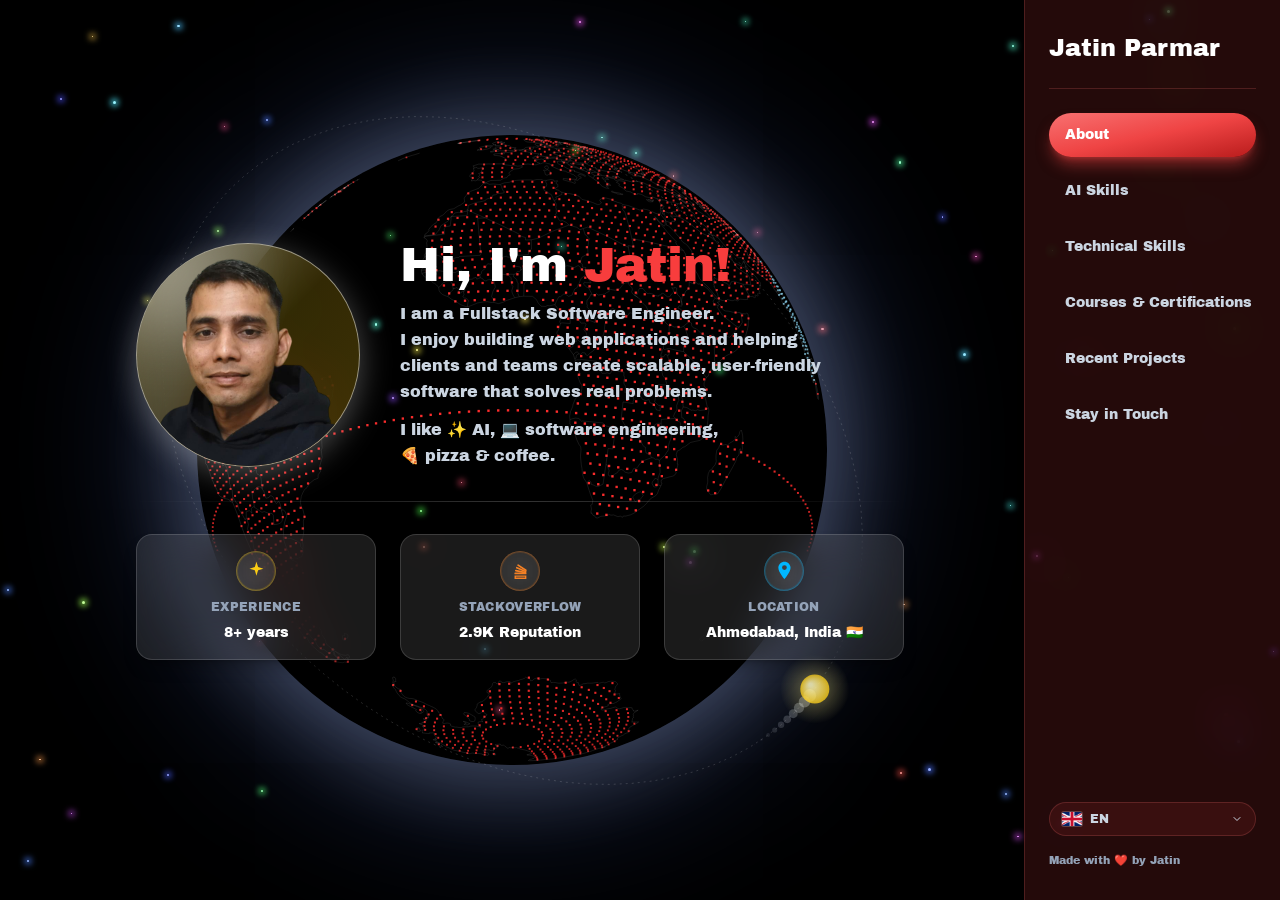
==== commit 1732d6f3: "removed SEO.html and updated index.html" ====
--- a/index.html
+++ b/index.html
@@ -1,16 +1,12 @@
-<!doctype html>
-<html lang="en">
-
-<head>
-  <meta charset="UTF-8" />
-  <link rel="icon" type="image/png" href="https://jatin-2407.github.io/logo.png" />
-  <meta name="viewport" content="width=device-width, initial-scale=1.0" />
-  <title>Jatin Parmar | Fullstack web developer |React|javascript|frontend|nodejs|php|laravel|mongodb|mysql|graphql
-  </title>
+<!DOCTYPE html><html lang="en" class="dark" dir="ltr"><head>
+  <meta charset="UTF-8">
+  <link rel="icon" type="image/png" href="https://jatin-2407.github.io/logo.png">
+  <meta name="viewport" content="width=device-width, initial-scale=1.0">
+  <title>Jatin Parmar | Fullstack web developer |React|javascript|frontend|nodejs|php|laravel|mongodb|mysql|graphql</title>
   <link rel="preconnect" href="https://fonts.googleapis.com">
-  <link rel="preconnect" href="https://fonts.gstatic.com" crossorigin>
-  <link href="https://fonts.googleapis.com/css2?family=Anton+SC&display=swap" rel="stylesheet">
-  <link href="https://fonts.googleapis.com/css2?family=Archivo+Black&display=swap" rel="stylesheet">
+  <link rel="preconnect" href="https://fonts.gstatic.com" crossorigin="">
+  <link href="https://fonts.googleapis.com/css2?family=Anton+SC&amp;display=swap" rel="stylesheet">
+  <link href="https://fonts.googleapis.com/css2?family=Archivo+Black&amp;display=swap" rel="stylesheet">
   <script>
     (function () {
       var stored = localStorage.getItem("theme");
@@ -23,12 +19,27 @@
       document.documentElement.dir = lang === "ar" ? "rtl" : "ltr";
     })();
   </script>
-  <script type="module" crossorigin src="/assets/index-BEaVwfzs.js"></script>
-  <link rel="stylesheet" crossorigin href="/assets/index-BhWJLXMy.css">
-</head>
+  <script type="module" crossorigin="" src="/assets/index-BEaVwfzs.js"></script>
+  <link rel="stylesheet" crossorigin="" href="/assets/index-BhWJLXMy.css">
+<link rel="modulepreload" as="script" crossorigin="" href="/assets/index-CWMztOJ2.js"><link rel="modulepreload" as="script" crossorigin="" href="/assets/glassCard-D80fSM0R.js"><link rel="modulepreload" as="script" crossorigin="" href="/assets/avatar-TEoTqj09.js"><link rel="modulepreload" as="script" crossorigin="" href="/assets/iconBadge-CnM9oud7.js">    <meta name="description" content="I am a Fullstack Software Engineer. I enjoy building web applications and helping clients and teams create scalable, user-friendly software that solves real problems.">
+    <meta name="keywords" content="Jatin Parmar, fullstack developer, react, javascript, frontend, nodejs, php, laravel, mongodb, mysql, graphql, web developer portfolio">
+    <meta name="author" content="Jatin Parmar">
+    <meta name="theme-color" content="#000000">
+    <link rel="canonical" href="https://jatin-2407.github.io/">
+    <meta property="og:type" content="website">
+    <meta property="og:title" content="Jatin Parmar | Fullstack web developer |React|javascript|frontend|nodejs|php|laravel|mongodb|mysql|graphql">
+    <meta property="og:description" content="I am a Fullstack Software Engineer. I enjoy building web applications and helping clients and teams create scalable, user-friendly software that solves real problems.">
+    <meta property="og:url" content="https://jatin-2407.github.io/">
+    <meta property="og:image" content="https://jatin-2407.github.io/image-Photoroom.png">
+    <meta property="og:locale" content="en_US">
+    <meta name="twitter:card" content="summary_large_image">
+    <meta name="twitter:title" content="Jatin Parmar | Fullstack web developer |React|javascript|frontend|nodejs|php|laravel|mongodb|mysql|graphql">
+    <meta name="twitter:description" content="I am a Fullstack Software Engineer. I enjoy building web applications and helping clients and teams create scalable, user-friendly software that solves real problems.">
+    <meta name="twitter:image" content="https://jatin-2407.github.io/image-Photoroom.png">
+  </head>
 
 <body>
-  <div id="root"></div>
-</body>
+  <div id="root"><canvas aria-hidden="true" class="pointer-events-none fixed inset-0 z-[9999]" width="800" height="600" style="width: 800px; height: 600px;"></canvas><section id="about" class="relative w-full overflow-x-hidden bg-black md:h-screen md:overflow-hidden"><div class="relative flex min-h-screen w-full flex-col items-center gap-6 md:h-full md:min-h-0 md:justify-center md:gap-0 md:py-0 md:pr-64 rtl:md:pr-0 rtl:md:pl-64 justify-start pt-10 pb-24"><div class="pointer-events-none absolute inset-0"><span class="star absolute rounded-full" style="top: 51.2286%; left: 82.1045%; width: 1.3933px; height: 1.3933px; background-color: rgb(255, 228, 153); box-shadow: rgb(255, 207, 77) 0px 0px 6px 2px; animation-duration: 8.81775s; animation-delay: 3.28846s; --star-dx: -32.104451514073034vw; --star-dy: -1.2285666342508463vh; --star-peak: 1.80;"></span><span class="star absolute rounded-full" style="top: 17.8657%; left: 49.7451%; width: 1.90455px; height: 1.90455px; background-color: rgb(214, 255, 153); box-shadow: rgb(184, 255, 77) 0px 0px 6px 2px; animation-duration: 7.06157s; animation-delay: 4.34548s; --star-dx: 0.25493394613834397vw; --star-dy: 32.13430800453657vh; --star-peak: 2.25;"></span><span class="star absolute rounded-full" style="top: 49.2653%; left: 86.4954%; width: 1.14995px; height: 1.14995px; background-color: rgb(214, 153, 255); box-shadow: rgb(184, 77, 255) 0px 0px 6px 2px; animation-duration: 8.28701s; animation-delay: 1.3307s; --star-dx: -36.49542791071205vw; --star-dy: 0.7347470210281273vh; --star-peak: 2.77;"></span><span class="star absolute rounded-full" style="top: 44.4863%; left: 6.98894%; width: 2.90697px; height: 2.90697px; background-color: rgb(245, 153, 255); box-shadow: rgb(237, 77, 255) 0px 0px 6px 2px; animation-duration: 7.71747s; animation-delay: 1.19529s; --star-dx: 43.011056067488084vw; --star-dy: 5.5137002805498625vh; --star-peak: 1.62;"></span><span class="star absolute rounded-full" style="top: 3.67497%; left: 35.929%; width: 1.83532px; height: 1.83532px; background-color: rgb(153, 199, 255); box-shadow: rgb(77, 157, 255) 0px 0px 6px 2px; animation-duration: 8.41754s; animation-delay: 2.30249s; --star-dx: 14.071002102725458vw; --star-dy: 46.3250328033054vh; --star-peak: 2.07;"></span><span class="star absolute rounded-full" style="top: 6.913%; left: 79.0433%; width: 2.5579px; height: 2.5579px; background-color: rgb(153, 255, 255); box-shadow: rgb(77, 255, 255) 0px 0px 6px 2px; animation-duration: 7.35377s; animation-delay: 3.89101s; --star-dx: -29.043333961241373vw; --star-dy: 43.08700497461129vh; --star-peak: 2.65;"></span><span class="star absolute rounded-full" style="top: 71.4353%; left: 14.5809%; width: 2.97903px; height: 2.97903px; background-color: rgb(255, 228, 153); box-shadow: rgb(255, 207, 77) 0px 0px 6px 2px; animation-duration: 6.38253s; animation-delay: 0.41653s; --star-dx: 35.41911421361572vw; --star-dy: -21.435340533747876vh; --star-peak: 1.96;"></span><span class="star absolute rounded-full" style="top: 60.8365%; left: 10.7605%; width: 2.95646px; height: 2.95646px; background-color: rgb(255, 153, 230); box-shadow: rgb(255, 77, 210) 0px 0px 6px 2px; animation-duration: 8.76996s; animation-delay: 5.41534s; --star-dx: 39.23951575242558vw; --star-dy: -10.836499516172694vh; --star-peak: 2.85;"></span><span class="star absolute rounded-full" style="top: 20.5371%; left: 14.2721%; width: 2.24824px; height: 2.24824px; background-color: rgb(255, 153, 214); box-shadow: rgb(255, 77, 184) 0px 0px 6px 2px; animation-duration: 5.72737s; animation-delay: 0.273368s; --star-dx: 35.72785401553429vw; --star-dy: 29.462894084213964vh; --star-peak: 2.16;"></span><span class="star absolute rounded-full" style="top: 99.2268%; left: 52.718%; width: 2.98555px; height: 2.98555px; background-color: rgb(172, 255, 153); box-shadow: rgb(109, 255, 77) 0px 0px 6px 2px; animation-duration: 4.55112s; animation-delay: 5.80794s; --star-dx: -2.7180118007570258vw; --star-dy: -49.2267663223072vh; --star-peak: 1.80;"></span><span class="star absolute rounded-full" style="top: 98.1216%; left: 48.9544%; width: 2.07363px; height: 2.07363px; background-color: rgb(236, 255, 153); box-shadow: rgb(222, 255, 77) 0px 0px 6px 2px; animation-duration: 6.78097s; animation-delay: 3.06245s; --star-dx: 1.0456265080122762vw; --star-dy: -48.12161821373181vh; --star-peak: 2.68;"></span><span class="star absolute rounded-full" style="top: 43.7155%; left: 23.5483%; width: 2.90667px; height: 2.90667px; background-color: rgb(153, 156, 255); box-shadow: rgb(77, 82, 255) 0px 0px 6px 2px; animation-duration: 6.83688s; animation-delay: 0.536558s; --star-dx: 26.451717763487224vw; --star-dy: 6.284512960666724vh; --star-peak: 2.51;"></span><span class="star absolute rounded-full" style="top: 9.10195%; left: 40.3301%; width: 2.16391px; height: 2.16391px; background-color: rgb(255, 153, 201); box-shadow: rgb(255, 77, 160) 0px 0px 6px 2px; animation-duration: 6.39595s; animation-delay: 5.86754s; --star-dx: 9.669894861854658vw; --star-dy: 40.89805162629606vh; --star-peak: 2.61;"></span><span class="star absolute rounded-full" style="top: 54.8483%; left: 24.0375%; width: 2.90376px; height: 2.90376px; background-color: rgb(201, 255, 153); box-shadow: rgb(160, 255, 77) 0px 0px 6px 2px; animation-duration: 7.01594s; animation-delay: 5.34084s; --star-dx: 25.962518026969605vw; --star-dy: -4.848280013814275vh; --star-peak: 2.72;"></span><span class="star absolute rounded-full" style="top: 81.163%; left: 29.7148%; width: 2.31878px; height: 2.31878px; background-color: rgb(187, 255, 153); box-shadow: rgb(136, 255, 77) 0px 0px 6px 2px; animation-duration: 8.67891s; animation-delay: 5.58923s; --star-dx: 20.285181941986774vw; --star-dy: -31.163048534073255vh; --star-peak: 2.01;"></span><span class="star absolute rounded-full" style="top: 82.0239%; left: 50.2%; width: 1.15143px; height: 1.15143px; background-color: rgb(185, 255, 153); box-shadow: rgb(133, 255, 77) 0px 0px 6px 2px; animation-duration: 4.19308s; animation-delay: 3.83073s; --star-dx: -0.19996869311142973vw; --star-dy: -32.02392585408748vh; --star-peak: 2.38;"></span><span class="star absolute rounded-full" style="top: 94.8624%; left: 4.02202%; width: 1.01747px; height: 1.01747px; background-color: rgb(255, 153, 194); box-shadow: rgb(255, 77, 148) 0px 0px 6px 2px; animation-duration: 7.66786s; animation-delay: 3.07615s; --star-dx: 45.97798308327954vw; --star-dy: -44.8623666871633vh; --star-peak: 1.86;"></span><span class="star absolute rounded-full" style="top: 21.7972%; left: 67.602%; width: 2.05465px; height: 2.05465px; background-color: rgb(153, 255, 180); box-shadow: rgb(77, 255, 124) 0px 0px 6px 2px; animation-duration: 4.79448s; animation-delay: 3.378s; --star-dx: -17.60195117789344vw; --star-dy: 28.202818973644796vh; --star-peak: 2.77;"></span><span class="star absolute rounded-full" style="top: 93.0781%; left: 68.2421%; width: 2.55479px; height: 2.55479px; background-color: rgb(255, 179, 153); box-shadow: rgb(255, 121, 77) 0px 0px 6px 2px; animation-duration: 5.80347s; animation-delay: 5.11284s; --star-dx: -18.242052010133563vw; --star-dy: -43.07813614868425vh; --star-peak: 2.75;"></span><span class="star absolute rounded-full" style="top: 19.0687%; left: 33.2074%; width: 1.04732px; height: 1.04732px; background-color: rgb(255, 253, 153); box-shadow: rgb(255, 252, 77) 0px 0px 6px 2px; animation-duration: 8.62243s; animation-delay: 1.85032s; --star-dx: 16.792633914269658vw; --star-dy: 30.9313279526652vh; --star-peak: 2.83;"></span><span class="star absolute rounded-full" style="top: 84.2848%; left: 59.2159%; width: 2.03894px; height: 2.03894px; background-color: rgb(153, 214, 255); box-shadow: rgb(77, 184, 255) 0px 0px 6px 2px; animation-duration: 4.90197s; animation-delay: 4.7655s; --star-dx: -9.215887693780068vw; --star-dy: -34.284808932936585vh; --star-peak: 1.97;"></span><span class="star absolute rounded-full" style="top: 76.1579%; left: 7.27052%; width: 1.5149px; height: 1.5149px; background-color: rgb(185, 153, 255); box-shadow: rgb(133, 77, 255) 0px 0px 6px 2px; animation-duration: 5.2396s; animation-delay: 1.27363s; --star-dx: 42.72947982177485vw; --star-dy: -26.15789111040168vh; --star-peak: 1.74;"></span><span class="star absolute rounded-full" style="top: 90.1664%; left: 81.389%; width: 1.0735px; height: 1.0735px; background-color: rgb(153, 255, 219); box-shadow: rgb(77, 255, 193) 0px 0px 6px 2px; animation-duration: 5.00087s; animation-delay: 5.00875s; --star-dx: -31.388974666824936vw; --star-dy: -40.166361624429015vh; --star-peak: 2.94;"></span><span class="star absolute rounded-full" style="top: 30.6425%; left: 5.39534%; width: 2.97169px; height: 2.97169px; background-color: rgb(255, 153, 213); box-shadow: rgb(255, 77, 181) 0px 0px 6px 2px; animation-duration: 8.51766s; animation-delay: 3.78615s; --star-dx: 44.60465953497946vw; --star-dy: 19.357481645827146vh; --star-peak: 1.75;"></span><span class="star absolute rounded-full" style="top: 14.7053%; left: 16.8919%; width: 2.88775px; height: 2.88775px; background-color: rgb(207, 255, 153); box-shadow: rgb(172, 255, 77) 0px 0px 6px 2px; animation-duration: 6.11832s; animation-delay: 3.09869s; --star-dx: 33.108148254619294vw; --star-dy: 35.294735992759286vh; --star-peak: 2.24;"></span><span class="star absolute rounded-full" style="top: 84.823%; left: 31.2638%; width: 2.31047px; height: 2.31047px; background-color: rgb(255, 160, 153); box-shadow: rgb(255, 88, 77) 0px 0px 6px 2px; animation-duration: 5.95425s; animation-delay: 1.15934s; --star-dx: 18.736185710718402vw; --star-dy: -34.82298016786761vh; --star-peak: 1.82;"></span><span class="star absolute rounded-full" style="top: 52.5897%; left: 74.5894%; width: 2.97509px; height: 2.97509px; background-color: rgb(180, 153, 255); box-shadow: rgb(124, 77, 255) 0px 0px 6px 2px; animation-duration: 4.07058s; animation-delay: 4.45142s; --star-dx: -24.58944640815561vw; --star-dy: -2.5896696136822968vh; --star-peak: 1.91;"></span><span class="star absolute rounded-full" style="top: 92.2353%; left: 30.0912%; width: 2.86905px; height: 2.86905px; background-color: rgb(255, 173, 153); box-shadow: rgb(255, 112, 77) 0px 0px 6px 2px; animation-duration: 7.52872s; animation-delay: 0.265423s; --star-dx: 19.908844891555223vw; --star-dy: -42.235325919310924vh; --star-peak: 1.84;"></span><span class="star absolute rounded-full" style="top: 24.7377%; left: 31.9659%; width: 2.55706px; height: 2.55706px; background-color: rgb(153, 253, 255); box-shadow: rgb(77, 252, 255) 0px 0px 6px 2px; animation-duration: 8.10513s; animation-delay: 4.622s; --star-dx: 18.034087621118vw; --star-dy: 25.26234803004077vh; --star-peak: 2.30;"></span><span class="star absolute rounded-full" style="top: 78.6853%; left: 89.3403%; width: 1.55466px; height: 1.55466px; background-color: rgb(192, 255, 153); box-shadow: rgb(145, 255, 77) 0px 0px 6px 2px; animation-duration: 4.9565s; animation-delay: 0.174638s; --star-dx: -39.340273258866844vw; --star-dy: -28.685339108053014vh; --star-peak: 2.45;"></span><span class="star absolute rounded-full" style="top: 6.87497%; left: 43.4523%; width: 2.72519px; height: 2.72519px; background-color: rgb(255, 206, 153); box-shadow: rgb(255, 169, 77) 0px 0px 6px 2px; animation-duration: 6.57057s; animation-delay: 5.69448s; --star-dx: 6.547713560830374vw; --star-dy: 43.12502713000118vh; --star-peak: 2.13;"></span><span class="star absolute rounded-full" style="top: 14.8549%; left: 30.0662%; width: 1.87061px; height: 1.87061px; background-color: rgb(214, 255, 153); box-shadow: rgb(184, 255, 77) 0px 0px 6px 2px; animation-duration: 4.10284s; animation-delay: 0.107528s; --star-dx: 19.933845256296234vw; --star-dy: 35.14506530469301vh; --star-peak: 2.66;"></span><span class="star absolute rounded-full" style="top: 69.0921%; left: 19.4573%; width: 2.65705px; height: 2.65705px; background-color: rgb(255, 153, 187); box-shadow: rgb(255, 77, 136) 0px 0px 6px 2px; animation-duration: 6.44831s; animation-delay: 0.280635s; --star-dx: 30.54265654366076vw; --star-dy: -19.092089360642575vh; --star-peak: 2.20;"></span><span class="star absolute rounded-full" style="top: 24.5687%; left: 73.2132%; width: 2.62538px; height: 2.62538px; background-color: rgb(255, 153, 189); box-shadow: rgb(255, 77, 139) 0px 0px 6px 2px; animation-duration: 8.46247s; animation-delay: 2.64326s; --star-dx: -23.21318165579092vw; --star-dy: 25.43130724166375vh; --star-peak: 2.88;"></span><span class="star absolute rounded-full" style="top: 26.9196%; left: 72.1647%; width: 2.92123px; height: 2.92123px; background-color: rgb(153, 255, 240); box-shadow: rgb(77, 255, 228) 0px 0px 6px 2px; animation-duration: 4.91146s; animation-delay: 2.22848s; --star-dx: -22.164653729243398vw; --star-dy: 23.080378682139514vh; --star-peak: 2.71;"></span><span class="star absolute rounded-full" style="top: 89.5276%; left: 53.6222%; width: 2.51997px; height: 2.51997px; background-color: rgb(153, 228, 255); box-shadow: rgb(77, 207, 255) 0px 0px 6px 2px; animation-duration: 4.15432s; animation-delay: 2.67045s; --star-dx: -3.622194315202009vw; --star-dy: -39.52759297275412vh; --star-peak: 1.55;"></span><span class="star absolute rounded-full" style="top: 24.299%; left: 74.2926%; width: 1.40341px; height: 1.40341px; background-color: rgb(255, 153, 192); box-shadow: rgb(255, 77, 145) 0px 0px 6px 2px; animation-duration: 5.89423s; animation-delay: 3.54195s; --star-dx: -24.292623784489336vw; --star-dy: 25.700982457658704vh; --star-peak: 2.76;"></span><span class="star absolute rounded-full" style="top: 70.8795%; left: 96.4517%; width: 2.18523px; height: 2.18523px; background-color: rgb(255, 253, 153); box-shadow: rgb(255, 252, 77) 0px 0px 6px 2px; animation-duration: 7.29573s; animation-delay: 5.41961s; --star-dx: -46.45168816976506vw; --star-dy: -20.87949319946145vh; --star-peak: 1.94;"></span><span class="star absolute rounded-full" style="top: 25.0203%; left: 5.58669%; width: 1.25042px; height: 1.25042px; background-color: rgb(255, 228, 153); box-shadow: rgb(255, 207, 77) 0px 0px 6px 2px; animation-duration: 7.95261s; animation-delay: 4.33934s; --star-dx: 44.41331291460564vw; --star-dy: 24.979676967400287vh; --star-peak: 2.61;"></span><span class="star absolute rounded-full" style="top: 1.75265%; left: 47.6759%; width: 2.07495px; height: 2.07495px; background-color: rgb(153, 190, 255); box-shadow: rgb(77, 142, 255) 0px 0px 6px 2px; animation-duration: 7.15253s; animation-delay: 1.99692s; --star-dx: 2.3241362131341106vw; --star-dy: 48.247350760783206vh; --star-peak: 1.92;"></span><span class="star absolute rounded-full" style="top: 40.0601%; left: 47.2385%; width: 1.84771px; height: 1.84771px; background-color: rgb(255, 233, 153); box-shadow: rgb(255, 216, 77) 0px 0px 6px 2px; animation-duration: 7.99563s; animation-delay: 1.73861s; --star-dx: 2.7615175116696236vw; --star-dy: 9.939937578839519vh; --star-peak: 2.12;"></span><span class="star absolute rounded-full" style="top: 86.6804%; left: 81.273%; width: 1.62355px; height: 1.62355px; background-color: rgb(255, 153, 175); box-shadow: rgb(255, 77, 115) 0px 0px 6px 2px; animation-duration: 8.39041s; animation-delay: 4.10801s; --star-dx: -31.273010324861218vw; --star-dy: -36.6804138567318vh; --star-peak: 2.09;"></span><span class="star absolute rounded-full" style="top: 18.8055%; left: 35.8245%; width: 2.301px; height: 2.301px; background-color: rgb(153, 255, 197); box-shadow: rgb(77, 255, 154) 0px 0px 6px 2px; animation-duration: 4.2339s; animation-delay: 4.60634s; --star-dx: 14.175549200521452vw; --star-dy: 31.194465714625252vh; --star-peak: 1.58;"></span><span class="star absolute rounded-full" style="top: 51.6368%; left: 64.3016%; width: 2.9262px; height: 2.9262px; background-color: rgb(255, 201, 153); box-shadow: rgb(255, 160, 77) 0px 0px 6px 2px; animation-duration: 6.30023s; animation-delay: 1.34063s; --star-dx: -14.301608326467118vw; --star-dy: -1.636814041042392vh; --star-peak: 2.50;"></span><span class="star absolute rounded-full" style="top: 45.9598%; left: 19.6815%; width: 2.53146px; height: 2.53146px; background-color: rgb(255, 153, 160); box-shadow: rgb(255, 77, 88) 0px 0px 6px 2px; animation-duration: 5.64586s; animation-delay: 0.626335s; --star-dx: 30.318543065275183vw; --star-dy: 4.040248463463982vh; --star-peak: 2.48;"></span><span class="star absolute rounded-full" style="top: 96.5379%; left: 21.0046%; width: 1.84146px; height: 1.84146px; background-color: rgb(153, 155, 255); box-shadow: rgb(77, 79, 255) 0px 0px 6px 2px; animation-duration: 6.87581s; animation-delay: 5.72459s; --star-dx: 28.99541397687282vw; --star-dy: -46.53790994954106vh; --star-peak: 1.97;"></span><span class="star absolute rounded-full" style="top: 15.1349%; left: 10.7181%; width: 1.5583px; height: 1.5583px; background-color: rgb(211, 153, 255); box-shadow: rgb(178, 77, 255) 0px 0px 6px 2px; animation-duration: 6.84282s; animation-delay: 2.98311s; --star-dx: 39.28185209960316vw; --star-dy: 34.865077381819354vh; --star-peak: 2.86;"></span><span class="star absolute rounded-full" style="top: 39.3701%; left: 89.3299%; width: 2.81405px; height: 2.81405px; background-color: rgb(243, 255, 153); box-shadow: rgb(234, 255, 77) 0px 0px 6px 2px; animation-duration: 5.15331s; animation-delay: 3.85333s; --star-dx: -39.32991900811112vw; --star-dy: 10.629911292063667vh; --star-peak: 1.73;"></span><span class="star absolute rounded-full" style="top: 53.789%; left: 99.2831%; width: 1.279px; height: 1.279px; background-color: rgb(252, 153, 255); box-shadow: rgb(249, 77, 255) 0px 0px 6px 2px; animation-duration: 8.2105s; animation-delay: 2.94822s; --star-dx: -49.283121053337965vw; --star-dy: -3.7889994332756984vh; --star-peak: 1.72;"></span><span class="star absolute rounded-full" style="top: 65.0228%; left: 45.6447%; width: 2.5937px; height: 2.5937px; background-color: rgb(160, 153, 255); box-shadow: rgb(88, 77, 255) 0px 0px 6px 2px; animation-duration: 7.95619s; animation-delay: 0.960889s; --star-dx: 4.355268711148099vw; --star-dy: -15.02281438914983vh; --star-peak: 2.72;"></span><span class="star absolute rounded-full" style="top: 38.0058%; left: 84.3009%; width: 2.22233px; height: 2.22233px; background-color: rgb(235, 255, 153); box-shadow: rgb(219, 255, 77) 0px 0px 6px 2px; animation-duration: 5.41902s; animation-delay: 0.761619s; --star-dx: -34.30094140642363vw; --star-dy: 11.99422879491636vh; --star-peak: 2.60;"></span><span class="star absolute rounded-full" style="top: 24.9602%; left: 19.6242%; width: 2.36182px; height: 2.36182px; background-color: rgb(255, 255, 153); box-shadow: rgb(255, 255, 77) 0px 0px 6px 2px; animation-duration: 5.8364s; animation-delay: 5.46715s; --star-dx: 30.37579795692461vw; --star-dy: 25.039848473315384vh; --star-peak: 2.77;"></span><span class="star absolute rounded-full" style="top: 0.769983%; left: 22.7294%; width: 1.68727px; height: 1.68727px; background-color: rgb(255, 153, 199); box-shadow: rgb(255, 77, 157) 0px 0px 6px 2px; animation-duration: 7.2206s; animation-delay: 5.06672s; --star-dx: 27.27064597959552vw; --star-dy: 49.23001677994213vh; --star-peak: 1.80;"></span><span class="star absolute rounded-full" style="top: 62.3663%; left: 12.333%; width: 2.02355px; height: 2.02355px; background-color: rgb(235, 153, 255); box-shadow: rgb(219, 77, 255) 0px 0px 6px 2px; animation-duration: 5.68048s; animation-delay: 0.210251s; --star-dx: 37.66701158183277vw; --star-dy: -12.366294669084319vh; --star-peak: 2.04;"></span><span class="star absolute rounded-full" style="top: 44.7187%; left: 89.7602%; width: 2.82046px; height: 2.82046px; background-color: rgb(255, 231, 153); box-shadow: rgb(255, 213, 77) 0px 0px 6px 2px; animation-duration: 8.5404s; animation-delay: 4.29144s; --star-dx: -39.7601833908694vw; --star-dy: 5.281324976065882vh; --star-peak: 1.58;"></span><span class="star absolute rounded-full" style="top: 30.0833%; left: 3.11035%; width: 1.8608px; height: 1.8608px; background-color: rgb(213, 153, 255); box-shadow: rgb(181, 77, 255) 0px 0px 6px 2px; animation-duration: 6.83123s; animation-delay: 5.26254s; --star-dx: 46.88964817957522vw; --star-dy: 19.916743928487847vh; --star-peak: 2.70;"></span><span class="star absolute rounded-full" style="top: 24.3879%; left: 63.5531%; width: 1.04786px; height: 1.04786px; background-color: rgb(255, 175, 153); box-shadow: rgb(255, 115, 77) 0px 0px 6px 2px; animation-duration: 4.45585s; animation-delay: 5.98755s; --star-dx: -13.553146824566518vw; --star-dy: 25.61206062696284vh; --star-peak: 2.77;"></span><span class="star absolute rounded-full" style="top: 67.0435%; left: 76.6708%; width: 2.06751px; height: 2.06751px; background-color: rgb(255, 201, 153); box-shadow: rgb(255, 160, 77) 0px 0px 6px 2px; animation-duration: 6.01849s; animation-delay: 0.0040605s; --star-dx: -26.67080587643717vw; --star-dy: -17.043489963438162vh; --star-peak: 1.64;"></span><span class="star absolute rounded-full" style="top: 95.9219%; left: 89.3374%; width: 2.97245px; height: 2.97245px; background-color: rgb(153, 250, 255); box-shadow: rgb(77, 246, 255) 0px 0px 6px 2px; animation-duration: 5.95097s; animation-delay: 1.17853s; --star-dx: -39.33735843159381vw; --star-dy: -45.92185304711619vh; --star-peak: 2.89;"></span><span class="star absolute rounded-full" style="top: 75.827%; left: 41.9472%; width: 1.70666px; height: 1.70666px; background-color: rgb(255, 153, 190); box-shadow: rgb(255, 77, 142) 0px 0px 6px 2px; animation-duration: 7.49519s; animation-delay: 1.36991s; --star-dx: 8.05281121761918vw; --star-dy: -25.826971934266027vh; --star-peak: 2.44;"></span><span class="star absolute rounded-full" style="top: 5.34455%; left: 69.4652%; width: 2.78866px; height: 2.78866px; background-color: rgb(231, 153, 255); box-shadow: rgb(213, 77, 255) 0px 0px 6px 2px; animation-duration: 5.5541s; animation-delay: 0.289349s; --star-dx: -19.46520935527593vw; --star-dy: 44.65545104662731vh; --star-peak: 1.94;"></span><span class="star absolute rounded-full" style="top: 15.3272%; left: 28.0446%; width: 1.94612px; height: 1.94612px; background-color: rgb(209, 255, 153); box-shadow: rgb(175, 255, 77) 0px 0px 6px 2px; animation-duration: 7.21987s; animation-delay: 5.78984s; --star-dx: 21.955423868414925vw; --star-dy: 34.672795587681335vh; --star-peak: 2.59;"></span><span class="star absolute rounded-full" style="top: 93.4948%; left: 17.2403%; width: 2.73837px; height: 2.73837px; background-color: rgb(153, 207, 255); box-shadow: rgb(77, 172, 255) 0px 0px 6px 2px; animation-duration: 6.86012s; animation-delay: 2.53627s; --star-dx: 32.759679810244634vw; --star-dy: -43.49476843285554vh; --star-peak: 2.37;"></span><span class="star absolute rounded-full" style="top: 68.3028%; left: 35.36%; width: 1.96389px; height: 1.96389px; background-color: rgb(153, 255, 179); box-shadow: rgb(77, 255, 121) 0px 0px 6px 2px; animation-duration: 4.16896s; animation-delay: 5.33929s; --star-dx: 14.640009040271039vw; --star-dy: -18.302785568492894vh; --star-peak: 2.23;"></span><span class="star absolute rounded-full" style="top: 45.5198%; left: 91.0454%; width: 1.12837px; height: 1.12837px; background-color: rgb(255, 243, 153); box-shadow: rgb(255, 234, 77) 0px 0px 6px 2px; animation-duration: 5.25112s; animation-delay: 2.06557s; --star-dx: -41.045414344227964vw; --star-dy: 4.480199706963553vh; --star-peak: 1.52;"></span><span class="star absolute rounded-full" style="top: 84.9425%; left: 6.88242%; width: 2.62714px; height: 2.62714px; background-color: rgb(245, 153, 255); box-shadow: rgb(237, 77, 255) 0px 0px 6px 2px; animation-duration: 7.03252s; animation-delay: 0.729168s; --star-dx: 43.11758410930252vw; --star-dy: -34.94251557411941vh; --star-peak: 1.60;"></span><span class="star absolute rounded-full" style="top: 67.5585%; left: 20.2383%; width: 1.36468px; height: 1.36468px; background-color: rgb(175, 255, 153); box-shadow: rgb(115, 255, 77) 0px 0px 6px 2px; animation-duration: 4.00429s; animation-delay: 3.06856s; --star-dx: 29.76173031883633vw; --star-dy: -17.55849010339257vh; --star-peak: 2.04;"></span><span class="star absolute rounded-full" style="top: 41.3938%; left: 44.4396%; width: 2.99797px; height: 2.99797px; background-color: rgb(153, 255, 189); box-shadow: rgb(77, 255, 139) 0px 0px 6px 2px; animation-duration: 8.22549s; animation-delay: 4.09419s; --star-dx: 5.560437840374313vw; --star-dy: 8.606196360906303vh; --star-peak: 1.66;"></span><span class="star absolute rounded-full" style="top: 5.70145%; left: 78.3021%; width: 1.0063px; height: 1.0063px; background-color: rgb(255, 248, 153); box-shadow: rgb(255, 243, 77) 0px 0px 6px 2px; animation-duration: 8.23374s; animation-delay: 1.97904s; --star-dx: -28.302149493963853vw; --star-dy: 44.298551654147154vh; --star-peak: 1.62;"></span><span class="star absolute rounded-full" style="top: 20.8861%; left: 23.2176%; width: 1.76516px; height: 1.76516px; background-color: rgb(255, 209, 153); box-shadow: rgb(255, 175, 77) 0px 0px 6px 2px; animation-duration: 5.01037s; animation-delay: 1.11939s; --star-dx: 26.78240599822731vw; --star-dy: 29.113860246617584vh; --star-peak: 2.36;"></span></div><div class="earth-glow earth-glow-horizon absolute inset-x-0 bottom-0 mx-auto h-[62vh] w-[62vh] max-h-[560px] max-w-[560px] rounded-full md:relative md:mx-0 md:h-[70vh] md:w-[70vh] md:max-h-[780px] md:max-w-[780px] " aria-hidden="true"><canvas class="absolute inset-0 h-full w-full touch-none select-none" width="546" height="546" style="width: 546px; height: 546px; inset: -63px auto auto -63px; cursor: grab; touch-action: none;"></canvas></div><canvas class="pointer-events-none absolute inset-0" width="800" height="600" style="width: 800px; height: 600px;"></canvas><div class="pointer-events-none relative z-10 flex flex-col items-center justify-center gap-6 px-4 md:absolute md:inset-0 md:pr-64 rtl:md:pr-0 rtl:md:pl-64  translate-x-0 opacity-100 transition-all duration-300 ease-out"><div class="pointer-events-auto flex w-full max-w-3xl flex-col items-center gap-5 md:gap-8"><div class="flex w-full flex-col items-center gap-4 md:flex-row md:items-center md:gap-10"><div class="relative shrink-0 overflow-hidden border border-white/50 shadow-[0_8px_32px_0_rgba(255,255,255,0.3)] backdrop-blur-xl rounded-full h-28 w-28 md:h-56 md:w-56 " style="background: linear-gradient(to right bottom, rgba(250, 204, 21, 0.25), rgba(250, 204, 21, 0.2), rgba(250, 204, 21, 0.25));"><div aria-hidden="true" class="pointer-events-none absolute -left-4 -top-4 rounded-full bg-white/50 blur-2xl h-12 w-12 md:h-24 md:w-24"></div><div aria-hidden="true" class="pointer-events-none absolute inset-0 bg-gradient-to-br from-white/30 via-transparent to-transparent"></div><img src="/image-Photoroom.png" alt="Jatin Parmar" class="relative z-10 h-full w-full object-cover"></div><div class="flex flex-col items-center gap-2 text-center md:items-start md:gap-3 md:text-left rtl:md:text-right"><h1 class="anton-sc-regular leading-tight text-white text-3xl sm:text-4xl md:text-5xl">Hi, I'm <span class="text-[#f83d3d]">Jatin!</span></h1><p class="max-w-md text-sm leading-snug text-slate-300 md:text-base md:leading-relaxed">I am a Fullstack Software Engineer.<br>I enjoy building web applications and helping clients and teams create scalable, user-friendly software that solves real problems.</p><p class="max-w-md text-sm leading-snug text-slate-300 md:text-base md:leading-relaxed">I like ✨ AI, 💻 software engineering, <br>🍕 pizza &amp; coffee.</p></div></div><span aria-hidden="true" class="h-px w-full bg-gradient-to-r from-transparent via-white/20 to-transparent "></span><div class="grid w-full grid-cols-3 gap-2 sm:gap-4 md:gap-6"><div class="brand-card border border-white/15 bg-white/10 shadow-lg shadow-black/30 backdrop-blur-xl flex flex-col items-center gap-1.5 rounded-2xl px-2 py-3 text-center sm:gap-2 sm:py-4"><div class="flex h-9 w-9 shrink-0 items-center justify-center overflow-hidden rounded-full border backdrop-blur-md transition-colors duration-300 md:h-10 md:w-10 bg-white/5 " style="border-color: rgba(250, 204, 21, 0.333); box-shadow: rgba(250, 204, 21, 0.133) 0px 0px 0px 1px inset; color: rgb(250, 204, 21);"><svg viewBox="0 0 24 24" fill="currentColor" class="h-[55%] w-[55%]"><path d="M12 2l1.9 6.1L20 10l-6.1 1.9L12 18l-1.9-6.1L4 10l6.1-1.9L12 2z"></path></svg></div><span class="anton-sc-regular text-[10px] uppercase tracking-wide text-slate-400 sm:text-xs">Experience</span><span class="text-xs text-white sm:text-sm">8+ years</span></div><a class="brand-card border border-white/15 bg-white/10 shadow-lg shadow-black/30 backdrop-blur-xl flex flex-col items-center gap-1.5 rounded-2xl px-2 py-3 text-center sm:gap-2 sm:py-4 transition-colors duration-300 hover:bg-white/15" href="https://stackoverflow.com/users/8170390/jatin-parmar" target="_blank" rel="noopener noreferrer"><div class="flex h-9 w-9 shrink-0 items-center justify-center overflow-hidden rounded-full border backdrop-blur-md transition-colors duration-300 md:h-10 md:w-10 bg-white/5 " style="border-color: rgba(244, 128, 36, 0.333); box-shadow: rgba(244, 128, 36, 0.133) 0px 0px 0px 1px inset; color: rgb(244, 128, 36);"><svg viewBox="0 0 24 24" fill="none" stroke="currentColor" class="h-[55%] w-[55%]"><path d="M9.3 5.9l8.9 5.9" stroke-width="2" stroke-linecap="round"></path><path d="M7.8 8.9l10.2 4.3" stroke-width="2" stroke-linecap="round"></path><path d="M6.7 12.1l11 2.3" stroke-width="2" stroke-linecap="round"></path><path d="M6 15.5h12" stroke-width="2" stroke-linecap="round"></path><path d="M6 18.5h12v2.5H6z" stroke-width="1.6"></path></svg></div><span class="anton-sc-regular text-[10px] uppercase tracking-wide text-slate-400 sm:text-xs">StackOverflow</span><span class="text-xs text-white sm:text-sm">2.9K Reputation</span></a><div class="brand-card border border-white/15 bg-white/10 shadow-lg shadow-black/30 backdrop-blur-xl flex flex-col items-center gap-1.5 rounded-2xl px-2 py-3 text-center sm:gap-2 sm:py-4"><div class="flex h-9 w-9 shrink-0 items-center justify-center overflow-hidden rounded-full border backdrop-blur-md transition-colors duration-300 md:h-10 md:w-10 bg-white/5 " style="border-color: rgba(0, 183, 255, 0.333); box-shadow: rgba(0, 183, 255, 0.133) 0px 0px 0px 1px inset; color: rgb(0, 183, 255);"><svg viewBox="0 0 24 24" fill="currentColor" class="h-[55%] w-[55%]"><path d="M12 2C8.13 2 5 5.13 5 9c0 5.25 7 13 7 13s7-7.75 7-13c0-3.87-3.13-7-7-7zm0 9.5A2.5 2.5 0 1 1 12 6a2.5 2.5 0 0 1 0 5.5z"></path></svg></div><span class="anton-sc-regular text-[10px] uppercase tracking-wide text-slate-400 sm:text-xs">Location</span><span class="text-xs text-white sm:text-sm">Ahmedabad, India 🇮🇳</span></div></div></div></div></div><nav class="pointer-events-auto fixed inset-y-0 right-0 z-30 w-64 rtl:right-auto rtl:left-0" aria-label="Page sections"><div class="flex h-full flex-col px-6 py-8 border-l border-red-400/20 bg-red-500/15 backdrop-blur-xl supports-[backdrop-filter]:bg-red-500/15"><a href="#about" class="anton-sc-regular text-2xl text-white">Jatin Parmar</a><span aria-hidden="true" class="h-px w-full bg-red-400/20 my-6"></span><div role="tablist" aria-label="Page sections" class="relative flex flex-1 flex-col gap-3"><span aria-hidden="true" class="absolute rounded-full bg-gradient-to-br from-red-400 via-red-500 to-red-700 shadow-lg shadow-red-500/50 transition-all duration-300 ease-out left-0 right-0" style="top: 0px; height: 44px; opacity: 1;"></span><button type="button" role="tab" aria-selected="true" class="relative z-10 whitespace-nowrap rounded-full px-4 py-2 text-xs font-medium transition-colors duration-300 md:text-sm text-white px-3 py-3 text-left rtl:text-right">About</button><button type="button" role="tab" aria-selected="false" class="relative z-10 whitespace-nowrap rounded-full px-4 py-2 text-xs font-medium transition-colors duration-300 md:text-sm text-slate-300 hover:text-white px-3 py-3 text-left rtl:text-right">AI Skills</button><button type="button" role="tab" aria-selected="false" class="relative z-10 whitespace-nowrap rounded-full px-4 py-2 text-xs font-medium transition-colors duration-300 md:text-sm text-slate-300 hover:text-white px-3 py-3 text-left rtl:text-right">Technical Skills</button><button type="button" role="tab" aria-selected="false" class="relative z-10 whitespace-nowrap rounded-full px-4 py-2 text-xs font-medium transition-colors duration-300 md:text-sm text-slate-300 hover:text-white px-3 py-3 text-left rtl:text-right">Courses &amp; Certifications</button><button type="button" role="tab" aria-selected="false" class="relative z-10 whitespace-nowrap rounded-full px-4 py-2 text-xs font-medium transition-colors duration-300 md:text-sm text-slate-300 hover:text-white px-3 py-3 text-left rtl:text-right">Recent Projects</button><button type="button" role="tab" aria-selected="false" class="relative z-10 whitespace-nowrap rounded-full px-4 py-2 text-xs font-medium transition-colors duration-300 md:text-sm text-slate-300 hover:text-white px-3 py-3 text-left rtl:text-right">Stay in Touch</button></div><div class="pt-6"><div class="relative"><button type="button" aria-haspopup="listbox" aria-expanded="false" aria-label="Change language, current: English" class="flex w-full items-center gap-2 rounded-full border border-red-400/20 bg-red-500/10 px-3 py-2 text-xs font-medium text-slate-300 transition-colors duration-300 hover:text-white"><img src="/flags/gb.png" alt="" title="English" class="h-3.5 w-5 shrink-0 rounded-[2px] object-cover ring-1 ring-white/20"><span class="flex-1 text-left rtl:text-right uppercase tracking-wide">en</span><svg viewBox="0 0 24 24" fill="none" stroke="currentColor" stroke-width="2" class="h-3 w-3 shrink-0 transition-transform duration-200 "><path d="M6 9l6 6 6-6" stroke-linecap="round" stroke-linejoin="round"></path></svg></button></div></div><p class="text-[11px] text-slate-400 pt-4">Made with <span aria-hidden="true">❤️</span> by Jatin</p></div></nav></section></div>
 
-</html>+
+</body></html>
